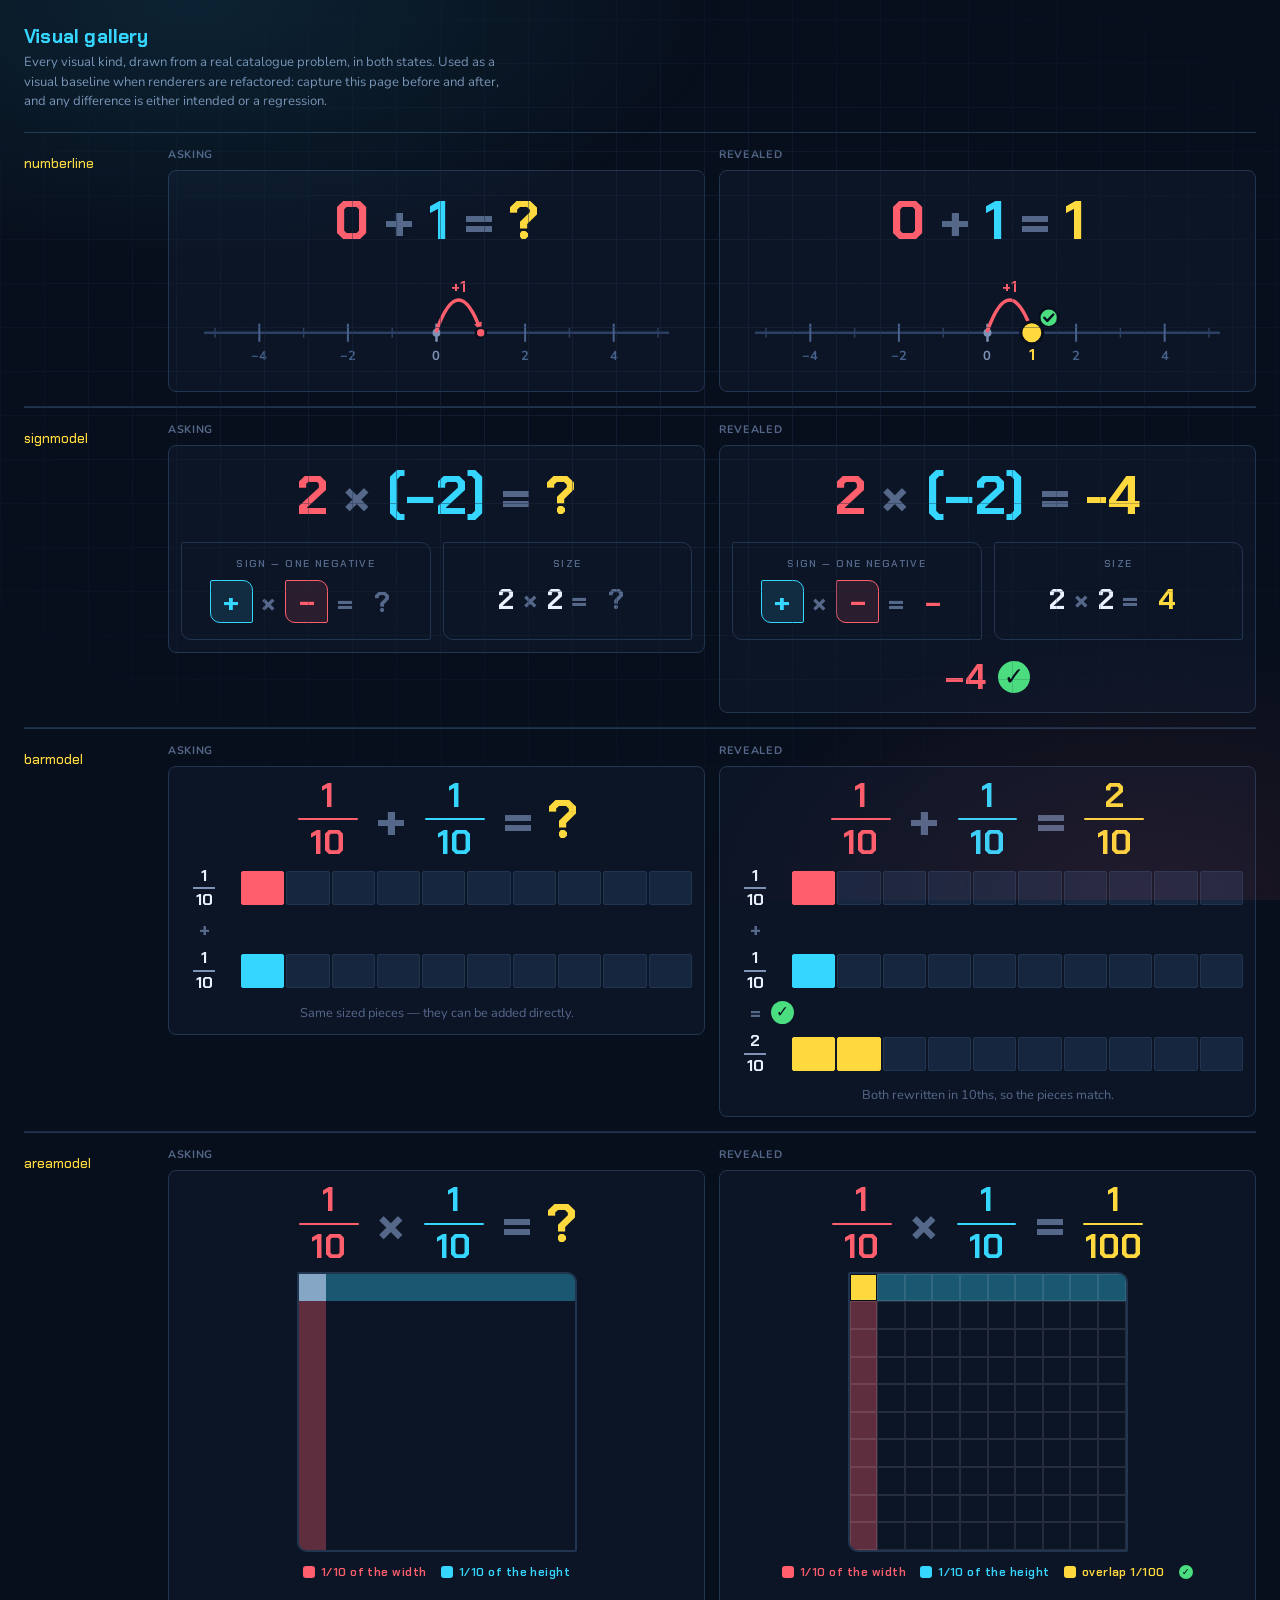
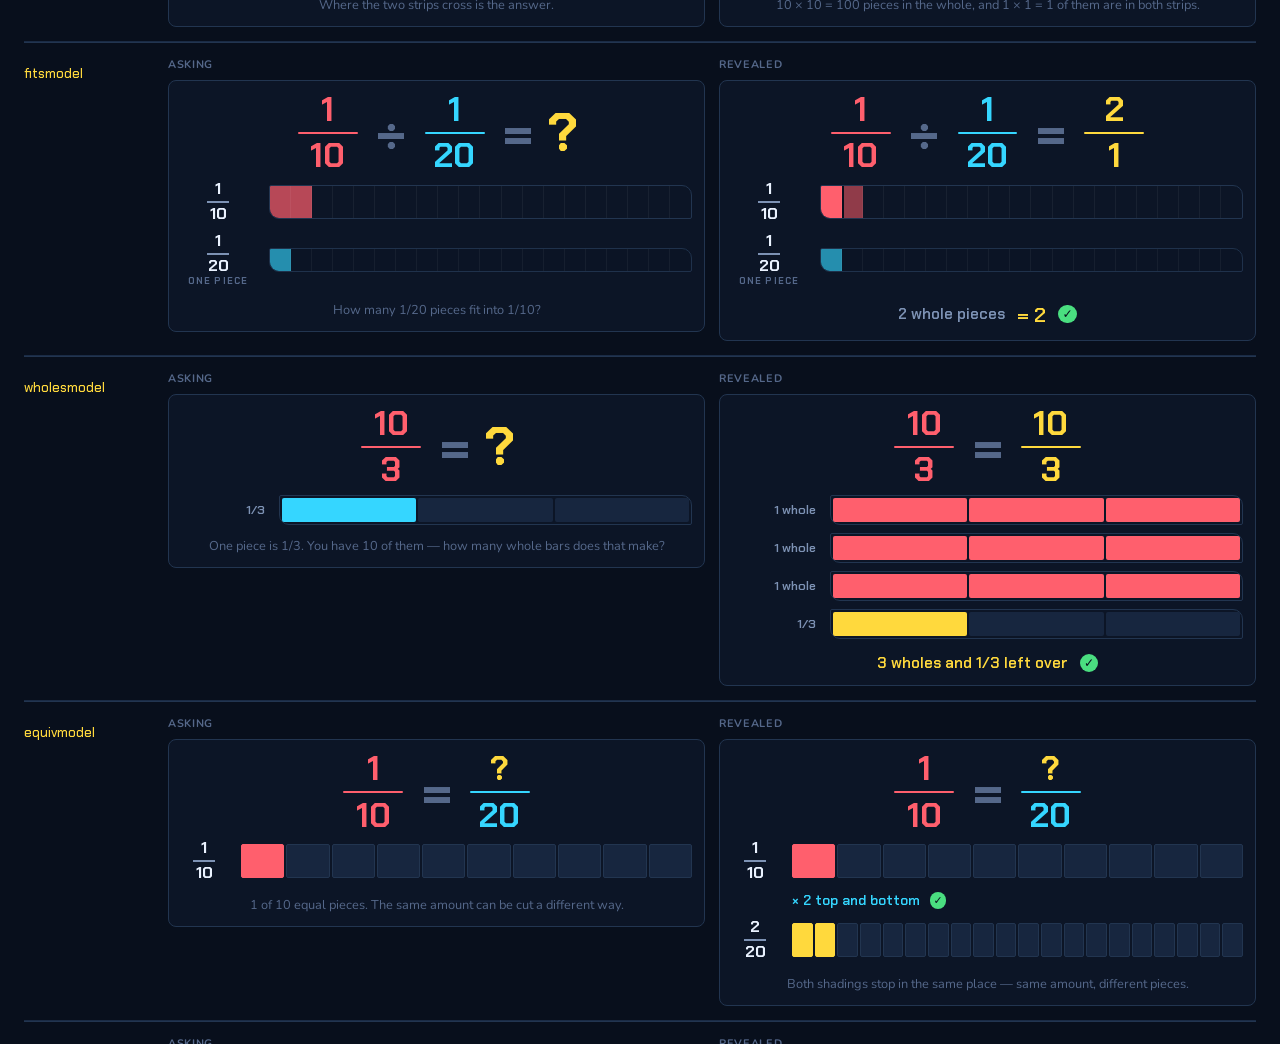
==== web/dev/visuals.html @ 8e5e157c "Add a visual gallery for renderer regression testing Every visual kind, drawn from a real catalogue " ====
<!doctype html>
<meta charset="utf-8">
<title>Versine — visual gallery</title>
<link rel="stylesheet" href="../assets/fonts.css">
<link rel="stylesheet" href="../styles.css">
<style>
  body { padding: 24px; font-family: var(--body); }
  h1 { font-family: var(--display); color: var(--cool); font-size: 1.2rem; margin: 0 0 4px; }
  .note { color: var(--muted); font-size: .82rem; margin-bottom: 20px; max-width: 60ch; line-height: 1.5; }
  .row { display: grid; grid-template-columns: 130px 1fr 1fr; gap: 14px; align-items: start;
         padding: 14px 0; border-top: 1px solid var(--line); }
  .kind { font-family: var(--display); font-size: .82rem; color: var(--gold); padding-top: 8px; }
  .cell { min-height: 90px; }
  .cell h2 { font-family: var(--body); font-size: .68rem; text-transform: uppercase;
             letter-spacing: .06em; color: var(--dim); margin: 0 0 8px; }
  .box { background: var(--bg-2); border: 1px solid var(--line); border-radius: 8px; padding: 12px; }
  .pr { margin-bottom: 8px; }
</style>
<h1>Visual gallery</h1>
<p class="note">
  Every visual kind, drawn from a real catalogue problem, in both states. Used
  as a visual baseline when renderers are refactored: capture this page before
  and after, and any difference is either intended or a regression.
</p>
<div id="out"></div>
<script type="module">
  import { renderVisual, VISUALS } from '../ui/visuals.js';
  import { renderPrompt, answerTerm } from '../ui/prompt.js';
  import { el } from '../ui/dom.js';

  const manifest = await (await fetch('../library/manifest.json')).json();
  const out = document.getElementById('out');
  const seen = new Set();

  for (const entry of manifest.levels) {
    if (seen.size === Object.keys(VISUALS).length) break;
    const lib = await (await fetch('../library/' + entry.file)).json();
    for (const p of lib.problems) {
      const kind = p.visual && p.visual.kind;
      if (!kind || seen.has(kind)) continue;
      seen.add(kind);

      const ask = el('div.box'), reveal = el('div.box');
      const askPrompt = el('div.problem.pr'), revPrompt = el('div.problem.pr');
      renderPrompt(askPrompt, p.prompt);
      renderPrompt(revPrompt, p.prompt, { blankAs: answerTerm(p.answer.type, p.answer.value) });
      const askVis = el('div.visual'), revVis = el('div.visual');
      ask.append(askPrompt, askVis);
      reveal.append(revPrompt, revVis);

      out.append(el('div.row', {},
        el('div.kind', {}, kind),
        el('div.cell', {}, el('h2', {}, 'asking'), ask),
        el('div.cell', {}, el('h2', {}, 'revealed'), reveal)));

      renderVisual(askVis, p.visual, { reveal: 1, animateFrom: 0 });
      renderVisual(revVis, p.visual, { showAnswer: true, animateFrom: null, verdict: 'ok' });
    }
  }
  document.title = `Versine — ${seen.size} visual kinds`;
</script>
---- web/assets/fonts.css ----
/* Vendored from Google Fonts so the app works with no internet access.
   Chakra Petch = display/HUD/numerals, Nunito = body/UI. */
/* thai */
@font-face {
  font-family: 'Chakra Petch';
  font-style: normal;
  font-weight: 500;
  font-display: swap;
  src: url(fonts/cIflMapbsEk7TDLdtEz1BwkebIl1U5_F7AY.woff2) format('woff2');
  unicode-range: U+02D7, U+0303, U+0331, U+0E01-0E5B, U+200C-200D, U+25CC;
}
/* vietnamese */
@font-face {
  font-family: 'Chakra Petch';
  font-style: normal;
  font-weight: 500;
  font-display: swap;
  src: url(fonts/cIflMapbsEk7TDLdtEz1BwkebIl1SJ_F7AY.woff2) format('woff2');
  unicode-range: U+0102-0103, U+0110-0111, U+0128-0129, U+0168-0169, U+01A0-01A1, U+01AF-01B0, U+0300-0301, U+0303-0304, U+0308-0309, U+0323, U+0329, U+1EA0-1EF9, U+20AB;
}
/* latin-ext */
@font-face {
  font-family: 'Chakra Petch';
  font-style: normal;
  font-weight: 500;
  font-display: swap;
  src: url(fonts/cIflMapbsEk7TDLdtEz1BwkebIl1SZ_F7AY.woff2) format('woff2');
  unicode-range: U+0100-02BA, U+02BD-02C5, U+02C7-02CC, U+02CE-02D7, U+02DD-02FF, U+0304, U+0308, U+0329, U+1D00-1DBF, U+1E00-1E9F, U+1EF2-1EFF, U+2020, U+20A0-20AB, U+20AD-20C0, U+2113, U+2C60-2C7F, U+A720-A7FF;
}
/* latin */
@font-face {
  font-family: 'Chakra Petch';
  font-style: normal;
  font-weight: 500;
  font-display: swap;
  src: url(fonts/cIflMapbsEk7TDLdtEz1BwkebIl1R5_F.woff2) format('woff2');
  unicode-range: U+0000-00FF, U+0131, U+0152-0153, U+02BB-02BC, U+02C6, U+02DA, U+02DC, U+0304, U+0308, U+0329, U+2000-206F, U+20AC, U+2122, U+2191, U+2193, U+2212, U+2215, U+FEFF, U+FFFD;
}
/* thai */
@font-face {
  font-family: 'Chakra Petch';
  font-style: normal;
  font-weight: 600;
  font-display: swap;
  src: url(fonts/cIflMapbsEk7TDLdtEz1BwkeQI51U5_F7AY.woff2) format('woff2');
  unicode-range: U+02D7, U+0303, U+0331, U+0E01-0E5B, U+200C-200D, U+25CC;
}
/* vietnamese */
@font-face {
  font-family: 'Chakra Petch';
  font-style: normal;
  font-weight: 600;
  font-display: swap;
  src: url(fonts/cIflMapbsEk7TDLdtEz1BwkeQI51SJ_F7AY.woff2) format('woff2');
  unicode-range: U+0102-0103, U+0110-0111, U+0128-0129, U+0168-0169, U+01A0-01A1, U+01AF-01B0, U+0300-0301, U+0303-0304, U+0308-0309, U+0323, U+0329, U+1EA0-1EF9, U+20AB;
}
/* latin-ext */
@font-face {
  font-family: 'Chakra Petch';
  font-style: normal;
  font-weight: 600;
  font-display: swap;
  src: url(fonts/cIflMapbsEk7TDLdtEz1BwkeQI51SZ_F7AY.woff2) format('woff2');
  unicode-range: U+0100-02BA, U+02BD-02C5, U+02C7-02CC, U+02CE-02D7, U+02DD-02FF, U+0304, U+0308, U+0329, U+1D00-1DBF, U+1E00-1E9F, U+1EF2-1EFF, U+2020, U+20A0-20AB, U+20AD-20C0, U+2113, U+2C60-2C7F, U+A720-A7FF;
}
/* latin */
@font-face {
  font-family: 'Chakra Petch';
  font-style: normal;
  font-weight: 600;
  font-display: swap;
  src: url(fonts/cIflMapbsEk7TDLdtEz1BwkeQI51R5_F.woff2) format('woff2');
  unicode-range: U+0000-00FF, U+0131, U+0152-0153, U+02BB-02BC, U+02C6, U+02DA, U+02DC, U+0304, U+0308, U+0329, U+2000-206F, U+20AC, U+2122, U+2191, U+2193, U+2212, U+2215, U+FEFF, U+FFFD;
}
/* thai */
@font-face {
  font-family: 'Chakra Petch';
  font-style: normal;
  font-weight: 700;
  font-display: swap;
  src: url(fonts/cIflMapbsEk7TDLdtEz1BwkeJI91U5_F7AY.woff2) format('woff2');
  unicode-range: U+02D7, U+0303, U+0331, U+0E01-0E5B, U+200C-200D, U+25CC;
}
/* vietnamese */
@font-face {
  font-family: 'Chakra Petch';
  font-style: normal;
  font-weight: 700;
  font-display: swap;
  src: url(fonts/cIflMapbsEk7TDLdtEz1BwkeJI91SJ_F7AY.woff2) format('woff2');
  unicode-range: U+0102-0103, U+0110-0111, U+0128-0129, U+0168-0169, U+01A0-01A1, U+01AF-01B0, U+0300-0301, U+0303-0304, U+0308-0309, U+0323, U+0329, U+1EA0-1EF9, U+20AB;
}
/* latin-ext */
@font-face {
  font-family: 'Chakra Petch';
  font-style: normal;
  font-weight: 700;
  font-display: swap;
  src: url(fonts/cIflMapbsEk7TDLdtEz1BwkeJI91SZ_F7AY.woff2) format('woff2');
  unicode-range: U+0100-02BA, U+02BD-02C5, U+02C7-02CC, U+02CE-02D7, U+02DD-02FF, U+0304, U+0308, U+0329, U+1D00-1DBF, U+1E00-1E9F, U+1EF2-1EFF, U+2020, U+20A0-20AB, U+20AD-20C0, U+2113, U+2C60-2C7F, U+A720-A7FF;
}
/* latin */
@font-face {
  font-family: 'Chakra Petch';
  font-style: normal;
  font-weight: 700;
  font-display: swap;
  src: url(fonts/cIflMapbsEk7TDLdtEz1BwkeJI91R5_F.woff2) format('woff2');
  unicode-range: U+0000-00FF, U+0131, U+0152-0153, U+02BB-02BC, U+02C6, U+02DA, U+02DC, U+0304, U+0308, U+0329, U+2000-206F, U+20AC, U+2122, U+2191, U+2193, U+2212, U+2215, U+FEFF, U+FFFD;
}
/* cyrillic-ext */
@font-face {
  font-family: 'Nunito';
  font-style: normal;
  font-weight: 400;
  font-display: swap;
  src: url(fonts/XRXV3I6Li01BKofIOOaBXso.woff2) format('woff2');
  unicode-range: U+0460-052F, U+1C80-1C8A, U+20B4, U+2DE0-2DFF, U+A640-A69F, U+FE2E-FE2F;
}
/* cyrillic */
@font-face {
  font-family: 'Nunito';
  font-style: normal;
  font-weight: 400;
  font-display: swap;
  src: url(fonts/XRXV3I6Li01BKofIMeaBXso.woff2) format('woff2');
  unicode-range: U+0301, U+0400-045F, U+0490-0491, U+04B0-04B1, U+2116;
}
/* vietnamese */
@font-face {
  font-family: 'Nunito';
  font-style: normal;
  font-weight: 400;
  font-display: swap;
  src: url(fonts/XRXV3I6Li01BKofIOuaBXso.woff2) format('woff2');
  unicode-range: U+0102-0103, U+0110-0111, U+0128-0129, U+0168-0169, U+01A0-01A1, U+01AF-01B0, U+0300-0301, U+0303-0304, U+0308-0309, U+0323, U+0329, U+1EA0-1EF9, U+20AB;
}
/* latin-ext */
@font-face {
  font-family: 'Nunito';
  font-style: normal;
  font-weight: 400;
  font-display: swap;
  src: url(fonts/XRXV3I6Li01BKofIO-aBXso.woff2) format('woff2');
  unicode-range: U+0100-02BA, U+02BD-02C5, U+02C7-02CC, U+02CE-02D7, U+02DD-02FF, U+0304, U+0308, U+0329, U+1D00-1DBF, U+1E00-1E9F, U+1EF2-1EFF, U+2020, U+20A0-20AB, U+20AD-20C0, U+2113, U+2C60-2C7F, U+A720-A7FF;
}
/* latin */
@font-face {
  font-family: 'Nunito';
  font-style: normal;
  font-weight: 400;
  font-display: swap;
  src: url(fonts/XRXV3I6Li01BKofINeaB.woff2) format('woff2');
  unicode-range: U+0000-00FF, U+0131, U+0152-0153, U+02BB-02BC, U+02C6, U+02DA, U+02DC, U+0304, U+0308, U+0329, U+2000-206F, U+20AC, U+2122, U+2191, U+2193, U+2212, U+2215, U+FEFF, U+FFFD;
}
/* cyrillic-ext */
@font-face {
  font-family: 'Nunito';
  font-style: normal;
  font-weight: 600;
  font-display: swap;
  src: url(fonts/XRXV3I6Li01BKofIOOaBXso.woff2) format('woff2');
  unicode-range: U+0460-052F, U+1C80-1C8A, U+20B4, U+2DE0-2DFF, U+A640-A69F, U+FE2E-FE2F;
}
/* cyrillic */
@font-face {
  font-family: 'Nunito';
  font-style: normal;
  font-weight: 600;
  font-display: swap;
  src: url(fonts/XRXV3I6Li01BKofIMeaBXso.woff2) format('woff2');
  unicode-range: U+0301, U+0400-045F, U+0490-0491, U+04B0-04B1, U+2116;
}
/* vietnamese */
@font-face {
  font-family: 'Nunito';
  font-style: normal;
  font-weight: 600;
  font-display: swap;
  src: url(fonts/XRXV3I6Li01BKofIOuaBXso.woff2) format('woff2');
  unicode-range: U+0102-0103, U+0110-0111, U+0128-0129, U+0168-0169, U+01A0-01A1, U+01AF-01B0, U+0300-0301, U+0303-0304, U+0308-0309, U+0323, U+0329, U+1EA0-1EF9, U+20AB;
}
/* latin-ext */
@font-face {
  font-family: 'Nunito';
  font-style: normal;
  font-weight: 600;
  font-display: swap;
  src: url(fonts/XRXV3I6Li01BKofIO-aBXso.woff2) format('woff2');
  unicode-range: U+0100-02BA, U+02BD-02C5, U+02C7-02CC, U+02CE-02D7, U+02DD-02FF, U+0304, U+0308, U+0329, U+1D00-1DBF, U+1E00-1E9F, U+1EF2-1EFF, U+2020, U+20A0-20AB, U+20AD-20C0, U+2113, U+2C60-2C7F, U+A720-A7FF;
}
/* latin */
@font-face {
  font-family: 'Nunito';
  font-style: normal;
  font-weight: 600;
  font-display: swap;
  src: url(fonts/XRXV3I6Li01BKofINeaB.woff2) format('woff2');
  unicode-range: U+0000-00FF, U+0131, U+0152-0153, U+02BB-02BC, U+02C6, U+02DA, U+02DC, U+0304, U+0308, U+0329, U+2000-206F, U+20AC, U+2122, U+2191, U+2193, U+2212, U+2215, U+FEFF, U+FFFD;
}
/* cyrillic-ext */
@font-face {
  font-family: 'Nunito';
  font-style: normal;
  font-weight: 700;
  font-display: swap;
  src: url(fonts/XRXV3I6Li01BKofIOOaBXso.woff2) format('woff2');
  unicode-range: U+0460-052F, U+1C80-1C8A, U+20B4, U+2DE0-2DFF, U+A640-A69F, U+FE2E-FE2F;
}
/* cyrillic */
@font-face {
  font-family: 'Nunito';
  font-style: normal;
  font-weight: 700;
  font-display: swap;
  src: url(fonts/XRXV3I6Li01BKofIMeaBXso.woff2) format('woff2');
  unicode-range: U+0301, U+0400-045F, U+0490-0491, U+04B0-04B1, U+2116;
}
/* vietnamese */
@font-face {
  font-family: 'Nunito';
  font-style: normal;
  font-weight: 700;
  font-display: swap;
  src: url(fonts/XRXV3I6Li01BKofIOuaBXso.woff2) format('woff2');
  unicode-range: U+0102-0103, U+0110-0111, U+0128-0129, U+0168-0169, U+01A0-01A1, U+01AF-01B0, U+0300-0301, U+0303-0304, U+0308-0309, U+0323, U+0329, U+1EA0-1EF9, U+20AB;
}
/* latin-ext */
@font-face {
  font-family: 'Nunito';
  font-style: normal;
  font-weight: 700;
  font-display: swap;
  src: url(fonts/XRXV3I6Li01BKofIO-aBXso.woff2) format('woff2');
  unicode-range: U+0100-02BA, U+02BD-02C5, U+02C7-02CC, U+02CE-02D7, U+02DD-02FF, U+0304, U+0308, U+0329, U+1D00-1DBF, U+1E00-1E9F, U+1EF2-1EFF, U+2020, U+20A0-20AB, U+20AD-20C0, U+2113, U+2C60-2C7F, U+A720-A7FF;
}
/* latin */
@font-face {
  font-family: 'Nunito';
  font-style: normal;
  font-weight: 700;
  font-display: swap;
  src: url(fonts/XRXV3I6Li01BKofINeaB.woff2) format('woff2');
  unicode-range: U+0000-00FF, U+0131, U+0152-0153, U+02BB-02BC, U+02C6, U+02DA, U+02DC, U+0304, U+0308, U+0329, U+2000-206F, U+20AC, U+2122, U+2191, U+2193, U+2212, U+2215, U+FEFF, U+FFFD;
}
/* cyrillic-ext */
@font-face {
  font-family: 'Nunito';
  font-style: normal;
  font-weight: 800;
  font-display: swap;
  src: url(fonts/XRXV3I6Li01BKofIOOaBXso.woff2) format('woff2');
  unicode-range: U+0460-052F, U+1C80-1C8A, U+20B4, U+2DE0-2DFF, U+A640-A69F, U+FE2E-FE2F;
}
/* cyrillic */
@font-face {
  font-family: 'Nunito';
  font-style: normal;
  font-weight: 800;
  font-display: swap;
  src: url(fonts/XRXV3I6Li01BKofIMeaBXso.woff2) format('woff2');
  unicode-range: U+0301, U+0400-045F, U+0490-0491, U+04B0-04B1, U+2116;
}
/* vietnamese */
@font-face {
  font-family: 'Nunito';
  font-style: normal;
  font-weight: 800;
  font-display: swap;
  src: url(fonts/XRXV3I6Li01BKofIOuaBXso.woff2) format('woff2');
  unicode-range: U+0102-0103, U+0110-0111, U+0128-0129, U+0168-0169, U+01A0-01A1, U+01AF-01B0, U+0300-0301, U+0303-0304, U+0308-0309, U+0323, U+0329, U+1EA0-1EF9, U+20AB;
}
/* latin-ext */
@font-face {
  font-family: 'Nunito';
  font-style: normal;
  font-weight: 800;
  font-display: swap;
  src: url(fonts/XRXV3I6Li01BKofIO-aBXso.woff2) format('woff2');
  unicode-range: U+0100-02BA, U+02BD-02C5, U+02C7-02CC, U+02CE-02D7, U+02DD-02FF, U+0304, U+0308, U+0329, U+1D00-1DBF, U+1E00-1E9F, U+1EF2-1EFF, U+2020, U+20A0-20AB, U+20AD-20C0, U+2113, U+2C60-2C7F, U+A720-A7FF;
}
/* latin */
@font-face {
  font-family: 'Nunito';
  font-style: normal;
  font-weight: 800;
  font-display: swap;
  src: url(fonts/XRXV3I6Li01BKofINeaB.woff2) format('woff2');
  unicode-range: U+0000-00FF, U+0131, U+0152-0153, U+02BB-02BC, U+02C6, U+02DA, U+02DC, U+0304, U+0308, U+0329, U+2000-206F, U+20AC, U+2122, U+2191, U+2193, U+2212, U+2215, U+FEFF, U+FFFD;
}
---- web/styles.css ----
/* ─────────────────────────────────────────────────────────────────────────
   Versine — an arcade HUD, not a worksheet.
   Deep navy field, hairline grid, one hot accent per meaning:
   coral = first term, cyan = second, violet = third, gold = the answer.
   ───────────────────────────────────────────────────────────────────────── */

:root {
  --bg:          #080f1c;
  --bg-2:        #0c1526;
  --surface:     #101c31;
  --surface-2:   #17263f;
  --line:        #223550;
  --line-soft:   #1a2b45;

  --text:        #eaf2ff;
  --muted:       #7d92b4;
  --dim:         #55688a;

  --hot:         #ff5f6d;
  --cool:        #35d6ff;
  --gold:        #ffd93d;
  --grow:        #4ade80;
  --violet:      #c084fc;

  --vec-1: var(--hot);
  --vec-2: var(--cool);
  --vec-3: var(--violet);
  --result: var(--gold);

  --axis:        #2b4062;
  --axis-major:  #47628d;
  --axis-zero:   #7d92b4;

  --radius:      3px 18px 3px 18px;
  --radius-sm:   2px 10px 2px 10px;

  --display: 'Chakra Petch', 'Nunito', system-ui, sans-serif;
  --body:    'Nunito', system-ui, -apple-system, sans-serif;
}

* { box-sizing: border-box; margin: 0; padding: 0; }

html { -webkit-text-size-adjust: 100%; }

body {
  font-family: var(--body);
  background: var(--bg);
  color: var(--text);
  min-height: 100dvh;
  overflow-x: hidden;
  -webkit-tap-highlight-color: transparent;
}

/* Atmosphere: two cold glows and a hairline grid. */
body::before {
  content: '';
  position: fixed; inset: 0; z-index: 0; pointer-events: none;
  background:
    radial-gradient(ellipse 70% 50% at 15% 0%,   rgba(53,214,255,.10), transparent 60%),
    radial-gradient(ellipse 60% 50% at 90% 100%, rgba(255,95,109,.09), transparent 60%);
}
body::after {
  content: '';
  position: fixed; inset: 0; z-index: 0; pointer-events: none; opacity: .5;
  background-image:
    repeating-linear-gradient(0deg,   var(--line-soft) 0 1px, transparent 1px 44px),
    repeating-linear-gradient(90deg,  var(--line-soft) 0 1px, transparent 1px 44px);
  mask-image: radial-gradient(ellipse 90% 70% at 50% 40%, #000 20%, transparent 80%);
}

.app {
  position: relative; z-index: 1;
  min-height: 100dvh;
  display: flex; flex-direction: column; align-items: center;
  padding: clamp(12px, 3vw, 28px);
  padding-bottom: max(env(safe-area-inset-bottom), 16px);
  gap: 18px;
}

/* ── Typography ───────────────────────────────────────────────────────── */
h1, h2, h3, .display { font-family: var(--display); font-weight: 700; letter-spacing: .01em; }

.wordmark {
  font-family: var(--display);
  font-size: clamp(1.1rem, 3vw, 1.4rem);
  font-weight: 700;
  letter-spacing: .16em;
  text-transform: uppercase;
  display: flex; align-items: center; gap: .5ch;
}
.wordmark b { color: var(--cool); font-weight: 700; }
.wordmark .slash { color: var(--hot); }

.eyebrow {
  font-family: var(--display);
  font-size: .7rem; font-weight: 600;
  letter-spacing: .18em; text-transform: uppercase;
  color: var(--dim);
}

.muted { color: var(--muted); }
.tiny  { font-size: .8rem; }

/* ── Shell ────────────────────────────────────────────────────────────── */
.shell { width: 100%; max-width: 860px; display: flex; flex-direction: column; gap: 18px; }
.shell--wide { max-width: 1100px; }

.topbar {
  width: 100%; max-width: 860px;
  display: flex; align-items: center; justify-content: space-between; gap: 12px;
}
.topbar--wide { max-width: 1100px; }

.whoami { display: flex; align-items: center; gap: 10px; }

.avatar {
  width: 34px; height: 34px; flex: 0 0 34px;
  border-radius: var(--radius-sm);
  display: grid; place-items: center;
  font-family: var(--display); font-weight: 700; font-size: 1rem;
  color: var(--bg); background: var(--accent, var(--cool));
}
.avatar--lg { width: 56px; height: 56px; flex-basis: 56px; font-size: 1.6rem; }

/* ── Cards ────────────────────────────────────────────────────────────── */
.card {
  background: linear-gradient(160deg, var(--surface), var(--bg-2));
  border: 1px solid var(--line);
  border-radius: var(--radius);
  padding: clamp(16px, 3vw, 24px);
}
.card--flush { padding: 0; overflow: hidden; }

/* ── Buttons ──────────────────────────────────────────────────────────── */
.btn {
  font-family: var(--display);
  font-size: .95rem; font-weight: 600;
  letter-spacing: .06em; text-transform: uppercase;
  padding: 12px 24px;
  border: 1px solid var(--line);
  border-radius: var(--radius-sm);
  background: var(--surface-2);
  color: var(--text);
  cursor: pointer;
  transition: background .15s, border-color .15s, transform .1s, color .15s;
}
.btn:hover  { border-color: var(--cool); color: #fff; }
.btn:active { transform: translateY(1px); }
.btn:disabled { opacity: .35; cursor: not-allowed; transform: none; }

.btn--primary {
  background: linear-gradient(135deg, var(--cool), #1aa9d8);
  border-color: transparent; color: #04121d;
  box-shadow: 0 0 0 1px rgba(53,214,255,.4), 0 6px 24px -8px rgba(53,214,255,.6);
}
.btn--primary:hover { color: #04121d; filter: brightness(1.08); }

.btn--go {
  background: linear-gradient(135deg, var(--grow), #22b35f);
  border-color: transparent; color: #04180d;
  box-shadow: 0 0 0 1px rgba(74,222,128,.4), 0 6px 24px -8px rgba(74,222,128,.6);
}
.btn--go:hover { color: #04180d; filter: brightness(1.08); }

.btn--ghost { background: transparent; }
.btn--sm { padding: 8px 14px; font-size: .78rem; }
.btn--block { width: 100%; }
.btn--danger:hover { border-color: var(--hot); color: var(--hot); }

/* ── HUD ──────────────────────────────────────────────────────────────── */
.hud { display: flex; gap: 10px; flex-wrap: wrap; justify-content: center; }

.stat {
  flex: 1 1 84px; min-width: 84px; max-width: 168px;
  background: var(--surface);
  border: 1px solid var(--line);
  border-radius: var(--radius-sm);
  padding: 8px 12px;
  text-align: center;
}
.stat__label {
  font-family: var(--display);
  font-size: .62rem; font-weight: 600;
  letter-spacing: .16em; text-transform: uppercase; color: var(--dim);
}
.stat__value {
  font-family: var(--display); font-weight: 700;
  font-size: clamp(1.3rem, 4vw, 1.7rem); line-height: 1.15;
  font-variant-numeric: tabular-nums;
}
.stat--time  .stat__value { color: var(--gold); }
.stat--score .stat__value { color: var(--grow); }
.stat--streak .stat__value { color: var(--cool); }
.stat--lives .stat__value { color: var(--hot); letter-spacing: .1em; }
.stat.is-urgent .stat__value { color: var(--hot); animation: throb .6s ease-in-out infinite alternate; }

@keyframes throb { from { transform: scale(1); } to { transform: scale(1.09); } }

.timebar { height: 4px; background: var(--surface-2); border-radius: 99px; overflow: hidden; }
.timebar__fill {
  height: 100%; width: 100%;
  background: linear-gradient(90deg, var(--grow), var(--gold));
  transition: width 1s linear;
}
.timebar__fill.is-urgent { background: linear-gradient(90deg, var(--hot), var(--gold)); }

/* ── The problem ──────────────────────────────────────────────────────── */
.problem {
  font-family: var(--display); font-weight: 700;
  font-size: clamp(2rem, 9vw, 3.4rem);
  line-height: 1.1;
  text-align: center;
  display: flex; align-items: center; justify-content: center;
  flex-wrap: wrap; gap: .28em;
  min-height: 1.4em;
  font-variant-numeric: tabular-nums;
}
.problem .t1 { color: var(--vec-1); }
.problem .t2 { color: var(--vec-2); }
.problem .t3 { color: var(--vec-3); }
.problem .op { color: var(--dim); }
.problem .q  { color: var(--result); }
.problem .a  { color: var(--result); animation: pop .3s ease-out; }

@keyframes pop { from { transform: scale(.6); opacity: 0; } to { transform: scale(1); opacity: 1; } }

.retry-flag {
  display: inline-flex; align-items: center; gap: 6px;
  font-family: var(--display); font-size: .66rem; font-weight: 600;
  letter-spacing: .14em; text-transform: uppercase;
  color: var(--violet); border: 1px solid rgba(192,132,252,.35);
  border-radius: 99px; padding: 3px 10px; align-self: center;
}

/* ── Number line ──────────────────────────────────────────────────────── */
.nl { width: 100%; height: auto; display: block; overflow: visible; }
.nl-label  { font-family: var(--body); font-size: 13px; font-weight: 700; fill: var(--axis-major); }
.nl-label--zero { fill: var(--axis-zero); }
.nl-vec    { font-family: var(--display); font-size: 15px; font-weight: 700; }
.nl-answer { font-family: var(--display); font-size: 15px; font-weight: 700; fill: var(--result); }

@keyframes nl-draw { to { stroke-dashoffset: 0; } }
.nl-pop { animation: pop .3s .1s backwards ease-out; }

/* ── Answer input ─────────────────────────────────────────────────────── */
.answer-row { display: flex; gap: 10px; justify-content: center; align-items: center; flex-wrap: wrap; }

.answer {
  font-family: var(--display); font-weight: 700;
  font-size: clamp(1.6rem, 6vw, 2.2rem);
  width: 5ch; text-align: center;
  padding: 8px 10px;
  color: var(--text);
  background: #050b16;
  border: 2px solid var(--line);
  border-bottom-color: var(--cool);
  border-radius: var(--radius-sm);
  outline: none;
  font-variant-numeric: tabular-nums;
  box-shadow: inset 0 2px 8px rgba(0,0,0,.5);
  transition: border-color .15s, box-shadow .15s;
}
.answer::placeholder { color: var(--dim); opacity: .6; }
.answer:focus { border-color: var(--cool); box-shadow: 0 0 0 3px rgba(53,214,255,.15); }
.answer.is-wrong { border-color: var(--hot); animation: shake .34s ease; }
.answer.is-right { border-color: var(--grow); box-shadow: 0 0 0 3px rgba(74,222,128,.18); }

@keyframes shake {
  0%,100% { transform: translateX(0); }
  25% { transform: translateX(-7px); } 75% { transform: translateX(7px); }
}

.feedback {
  text-align: center; min-height: 1.6em;
  font-family: var(--display); font-weight: 600; font-size: 1rem;
  letter-spacing: .04em;
}
.feedback.is-correct { color: var(--grow); }
.feedback.is-wrong   { color: var(--hot); }
.feedback.is-info    { color: var(--muted); }


/* ── Grids and lists ──────────────────────────────────────────────────── */
.grid { display: grid; gap: 12px; }
.grid--skills { grid-template-columns: repeat(auto-fill, minmax(240px, 1fr)); }
.grid--modes  { grid-template-columns: repeat(auto-fit, minmax(190px, 1fr)); }
.grid--people { grid-template-columns: repeat(auto-fill, minmax(200px, 1fr)); }

.tile {
  text-align: left; width: 100%;
  background: linear-gradient(160deg, var(--surface), var(--bg-2));
  border: 1px solid var(--line);
  border-radius: var(--radius);
  padding: 16px;
  cursor: pointer; color: var(--text);
  font-family: var(--body);
  display: flex; flex-direction: column; gap: 8px;
  transition: border-color .15s, transform .12s, background .15s;
}
.tile:hover { border-color: var(--cool); transform: translateY(-2px); }
.tile:disabled { opacity: .4; cursor: not-allowed; transform: none; }
.tile__head { display: flex; align-items: center; gap: 10px; }
.tile__glyph {
  width: 38px; height: 38px; flex: 0 0 38px;
  display: grid; place-items: center;
  font-family: var(--display); font-size: 1.3rem; font-weight: 700;
  background: var(--surface-2); border: 1px solid var(--line);
  border-radius: var(--radius-sm); color: var(--cool);
}
.tile__name { font-family: var(--display); font-weight: 700; font-size: 1.05rem; }
.tile__blurb { color: var(--muted); font-size: .86rem; line-height: 1.45; }

.tile--locked .tile__glyph { color: var(--dim); }

/* Tier pips */
.pips { display: flex; gap: 4px; }
.pip {
  height: 5px; flex: 1; border-radius: 99px;
  background: var(--surface-2); border: 1px solid var(--line);
}
.pip.is-open     { background: var(--line); }
.pip.is-mastered { background: var(--gold); border-color: var(--gold); box-shadow: 0 0 8px -2px var(--gold); }

.rows { display: flex; flex-direction: column; }
.row {
  display: flex; align-items: center; gap: 12px;
  padding: 13px 16px;
  border-bottom: 1px solid var(--line-soft);
  background: none; border-left: 0; border-right: 0; border-top: 0;
  color: var(--text); font-family: var(--body); font-size: .95rem;
  width: 100%; text-align: left; cursor: pointer;
  transition: background .12s;
}
.row:last-child { border-bottom: 0; }
.row:hover:not(:disabled) { background: var(--surface-2); }
.row:disabled { opacity: .4; cursor: not-allowed; }
.row__n {
  width: 26px; height: 26px; flex: 0 0 26px;
  display: grid; place-items: center;
  font-family: var(--display); font-weight: 700; font-size: .82rem;
  border-radius: 50%; border: 1px solid var(--line); color: var(--muted);
}
.row.is-mastered .row__n { border-color: var(--gold); color: var(--gold); }
.row__main { flex: 1; min-width: 0; }
.row__title { font-family: var(--display); font-weight: 600; }
.row__sub { color: var(--muted); font-size: .82rem; }
.row__right { font-family: var(--display); font-weight: 700; color: var(--muted); font-variant-numeric: tabular-nums; }

/* ── XP bar ───────────────────────────────────────────────────────────── */
.xp { display: flex; align-items: center; gap: 10px; }
.xp__level {
  font-family: var(--display); font-weight: 700; font-size: .8rem;
  letter-spacing: .1em; color: var(--gold);
}
.xp__track { flex: 1; height: 6px; background: var(--surface-2); border: 1px solid var(--line); border-radius: 99px; overflow: hidden; }
.xp__fill { height: 100%; background: linear-gradient(90deg, var(--violet), var(--gold)); transition: width .6s ease-out; }

/* ── Summary ──────────────────────────────────────────────────────────── */
.summary { display: flex; flex-direction: column; align-items: center; gap: 16px; text-align: center; }
.summary__verdict { font-family: var(--display); font-size: clamp(1.5rem, 5vw, 2rem); font-weight: 700; }
.summary__verdict.is-pass { color: var(--grow); }
.summary__verdict.is-fail { color: var(--hot); }
.summary__score { font-family: var(--display); font-size: clamp(3rem, 12vw, 4.5rem); font-weight: 700; line-height: 1; color: var(--gold); font-variant-numeric: tabular-nums; }
.summary__grid { display: grid; grid-template-columns: repeat(auto-fit, minmax(96px, 1fr)); gap: 10px; width: 100%; }

.banner {
  display: flex; align-items: center; gap: 10px;
  padding: 10px 16px; border-radius: var(--radius-sm);
  font-family: var(--display); font-weight: 600; font-size: .9rem;
  letter-spacing: .04em;
}
.banner--gold   { background: rgba(255,217,61,.1);  border: 1px solid rgba(255,217,61,.4);  color: var(--gold); }
.banner--violet { background: rgba(192,132,252,.1); border: 1px solid rgba(192,132,252,.4); color: var(--violet); }
.banner--cool   { background: rgba(53,214,255,.1);  border: 1px solid rgba(53,214,255,.4);  color: var(--cool); }

/* ── Forms ────────────────────────────────────────────────────────────── */
.field { display: flex; flex-direction: column; gap: 6px; }
.field label { font-family: var(--display); font-size: .7rem; letter-spacing: .14em; text-transform: uppercase; color: var(--dim); }
.input {
  font-family: var(--body); font-size: 1rem;
  padding: 11px 14px; color: var(--text);
  background: var(--bg-2); border: 1px solid var(--line);
  border-radius: var(--radius-sm); outline: none;
}
.input:focus { border-color: var(--cool); }

/* PIN entry */
.pin-input {
  width: 5ch; letter-spacing: .3em; text-align: center;
  font-size: clamp(1.5rem, 5vw, 2rem);
}
.pin-input.is-wrong { border-color: var(--hot); animation: shake .34s ease; }

/* ── Teacher console ──────────────────────────────────────────────────── */
.table { width: 100%; border-collapse: collapse; font-size: .9rem; }
.table th {
  font-family: var(--display); font-size: .66rem; font-weight: 600;
  letter-spacing: .14em; text-transform: uppercase; color: var(--dim);
  text-align: left; padding: 10px 12px; border-bottom: 1px solid var(--line);
}
.table td { padding: 11px 12px; border-bottom: 1px solid var(--line-soft); }
.table tr:last-child td { border-bottom: 0; }
.table .num { text-align: right; font-variant-numeric: tabular-nums; font-family: var(--display); font-weight: 600; }
.table-wrap { overflow-x: auto; }

.meter { height: 6px; background: var(--surface-2); border-radius: 99px; overflow: hidden; min-width: 60px; }
.meter__fill { height: 100%; border-radius: 99px; }

.spark { display: flex; align-items: flex-end; gap: 2px; height: 34px; }
.spark__bar { flex: 1; min-width: 3px; background: var(--cool); border-radius: 1px 1px 0 0; opacity: .8; }


/* ── Utility ──────────────────────────────────────────────────────────── */
.stack   { display: flex; flex-direction: column; gap: 14px; }
.stack--sm { gap: 8px; }
.row-flex { display: flex; align-items: center; gap: 10px; flex-wrap: wrap; }
.between { display: flex; align-items: center; justify-content: space-between; gap: 12px; flex-wrap: wrap; }
.center { text-align: center; }
.grow { flex: 1; }
.hidden { display: none !important; }

.chips { display: flex; gap: 6px; flex-wrap: wrap; }
.chip {
  font-family: var(--display); font-size: .74rem; font-weight: 600;
  letter-spacing: .08em; text-transform: uppercase;
  padding: 6px 13px; border-radius: 99px;
  background: var(--surface-2); border: 1px solid var(--line);
  color: var(--muted); cursor: pointer; transition: all .15s;
}
.chip:hover { border-color: var(--cool); color: var(--text); }
.chip.is-active { background: var(--cool); border-color: var(--cool); color: #04121d; }

@media (prefers-reduced-motion: reduce) {
  *, *::before, *::after { animation-duration: .01ms !important; transition-duration: .01ms !important; }
}

/* Touch devices get larger hit areas than a mouse needs. */
@media (hover: none) and (pointer: coarse) {
  .btn--sm { padding: 13px 18px; }
  .row { padding: 16px; }
  .chip { padding: 10px 16px; }
}

/* ── Profile creation ─────────────────────────────────────────────────── */
.avatar { font-size: 1.1rem; }
.avatar--lg { font-size: 1.9rem; }
.avatar--ghost {
  background: transparent;
  border: 2px dashed var(--line);
  color: var(--muted);
  font-family: var(--display); font-weight: 700;
}
.tile--new { border-style: dashed; }
.tile--new:hover .avatar--ghost { border-color: var(--cool); color: var(--cool); }

.icon-grid { display: grid; grid-template-columns: repeat(6, 1fr); gap: 6px; }
.icon-opt {
  aspect-ratio: 1; font-size: 1.35rem; line-height: 1;
  display: grid; place-items: center;
  background: var(--surface-2); border: 1px solid var(--line);
  border-radius: var(--radius-sm); cursor: pointer;
  transition: border-color .12s, transform .1s, background .12s;
}
.icon-opt:hover { border-color: var(--cool); transform: translateY(-1px); }
.icon-opt.is-active { border-color: var(--cool); background: rgba(53,214,255,.16); }

.color-row { display: flex; gap: 8px; flex-wrap: wrap; }
.color-opt {
  width: 38px; height: 38px; border-radius: 50%;
  border: 2px solid transparent; cursor: pointer;
  transition: transform .12s, border-color .12s;
}
.color-opt:hover { transform: scale(1.08); }
.color-opt.is-active { border-color: var(--text); transform: scale(1.12); }

.pin-field { width: 9rem; letter-spacing: .28em; text-align: center; }
/* The wide tracking is for the digits, not the label -- it truncated it. */
.pin-field::placeholder { letter-spacing: normal; }

/* Block-level avatars need real centring; text-align won't move a grid box. */
.center > .avatar { margin-inline: auto; }
.identity-preview { width: 72px; height: 72px; flex-basis: 72px; font-size: 2.4rem; }

.btn--danger.is-armed { border-color: var(--hot); color: var(--hot); background: rgba(255,95,109,.12); }

/* ── Tier selection ───────────────────────────────────────────────────── */
.row.is-selected {
  background: var(--surface-2);
  box-shadow: inset 3px 0 0 var(--cool);
}
.row.is-selected .row__n { border-color: var(--cool); color: var(--cool); }
.row.is-selected .row__title { color: #fff; }

/* ── Streak strip ─────────────────────────────────────────────────────── */
.streak-headline {
  display: flex; align-items: center; gap: 8px;
  font-family: var(--display); font-weight: 700; font-size: 1.15rem;
}
.streak-flame { font-size: 1.3rem; }

.days { display: grid; grid-template-columns: repeat(28, 1fr); gap: 3px; }
.day {
  aspect-ratio: 1; border-radius: 2px;
  background: var(--surface-2); border: 1px solid var(--line-soft);
}
.day.is-on { border-color: transparent; }

/* The goal counter in a Time Trial. */
.stat--goal .stat__value { color: var(--violet); }

/* ── Breadcrumbs ──────────────────────────────────────────────────────── */
.crumbs {
  display: flex; align-items: center; gap: 7px; flex-wrap: wrap;
  font-family: var(--display); font-size: .72rem; font-weight: 600;
  letter-spacing: .1em; text-transform: uppercase;
}
.crumb {
  background: none; border: 0; padding: 0;
  font: inherit; letter-spacing: inherit; text-transform: inherit;
  color: var(--muted); cursor: pointer;
  transition: color .12s;
}
.crumb:hover { color: var(--cool); text-decoration: underline; }
.crumb.is-here { color: var(--dim); cursor: default; }
.crumb-sep { color: var(--line); }

/* ── Daily completion ─────────────────────────────────────────────────── */
.tile--done { border-color: rgba(255,217,61,.45); }
.done-tick {
  flex: 0 0 26px; width: 26px; height: 26px;
  display: grid; place-items: center;
  border-radius: 50%;
  background: rgba(255,217,61,.15);
  border: 1px solid var(--gold);
  color: var(--gold);
  font-family: var(--display); font-weight: 700; font-size: .85rem;
}

/* The last level is the finish line, so it reads differently to the rest. */
.row.is-last-level { border-top: 1px solid var(--line); }
.row.is-last-level .row__title { color: var(--gold); }
.row.is-last-level .row__n { border-color: var(--gold); color: var(--gold); }
.row.is-last-level .row__right { color: var(--gold); font-size: .78rem; }

.day.is-done {
  background: var(--gold);
  box-shadow: 0 0 6px -1px var(--gold);
  opacity: 1;
}

.banner span:first-child { font-size: 1rem; }

/* ── Visual slot ──────────────────────────────────────────────────────── */
.visual { width: 100%; }

/* ── Sign & size model (multiply / divide) ────────────────────────────── */
.signmodel { display: grid; grid-template-columns: 1fr 1fr; gap: 12px; }
@media (max-width: 560px) { .signmodel { grid-template-columns: 1fr; } }

.sm-panel {
  background: var(--bg-2);
  border: 1px solid var(--line);
  border-radius: var(--radius-sm);
  padding: 14px 12px 16px;
  text-align: center;
}
.sm-label {
  font-family: var(--display); font-size: .64rem; font-weight: 600;
  letter-spacing: .14em; text-transform: uppercase; color: var(--dim);
  margin-bottom: 10px;
}
.sm-row {
  display: flex; align-items: center; justify-content: center; gap: .3em;
  font-family: var(--display); font-weight: 700;
  font-size: clamp(1.3rem, 4.5vw, 1.8rem);
  font-variant-numeric: tabular-nums;
  flex-wrap: wrap;
}
.sm-sign {
  display: inline-grid; place-items: center;
  min-width: 1.5em; height: 1.5em; padding: 0 .18em;
  border-radius: var(--radius-sm);
  border: 1px solid currentColor;
  line-height: 1;
}
.sm-sign.is-neg { color: var(--hot);  background: rgba(255,95,109,.12); }
.sm-sign.is-pos { color: var(--cool); background: rgba(53,214,255,.12); }
.sm-abs { color: var(--text); }
.sm-op, .sm-eq { color: var(--dim); }
.sm-out { min-width: 1.4em; }
.sm-out.is-open { color: var(--dim); }
.sm-out.is-neg  { color: var(--hot); }
.sm-out.is-pos  { color: var(--grow); }
.sm-out.is-size { color: var(--gold); }

.sm-result {
  display: flex; align-items: center; justify-content: center; gap: 12px;
  margin-top: 14px;
  font-family: var(--display); font-weight: 700;
  font-size: clamp(1.6rem, 6vw, 2.2rem);
  animation: pop .3s ease-out;
}
.sm-result__value.is-neg { color: var(--hot); }
.sm-result__value.is-pos { color: var(--grow); }
.sm-verdict {
  display: inline-grid; place-items: center;
  width: 1.3em; height: 1.3em; border-radius: 50%;
  font-size: .7em; color: var(--bg);
}
.sm-verdict.is-ok  { background: var(--grow); }
.sm-verdict.is-bad { background: var(--hot); }

/* ── Page header with back button ─────────────────────────────────────── */
.page-head { display: flex; align-items: flex-start; gap: 14px; }
.page-head__text { min-width: 0; }
.btn--back { flex: 0 0 auto; margin-top: 4px; }
.btn--back:hover { border-color: var(--cool); }

/* A row that leads somewhere gets a chevron. */
.row__go { color: var(--dim); font-size: 1.4rem; line-height: 1; flex: 0 0 auto; }
.row:hover:not(:disabled) .row__go { color: var(--cool); transform: translateX(2px); }
.row__go { transition: color .12s, transform .12s; }

/* ── Mode cards (their own page now) ──────────────────────────────────── */
.tile--mode { gap: 10px; }
.tile__cta {
  margin-top: auto; align-self: flex-start;
  font-family: var(--display); font-size: .75rem; font-weight: 600;
  letter-spacing: .1em; text-transform: uppercase; color: var(--cool);
}
.tile--mode:hover .tile__cta { color: #fff; }

/* ── Countdown ────────────────────────────────────────────────────────── */
.card { position: relative; }
.countdown {
  position: absolute; inset: 0; z-index: 3;
  display: flex; flex-direction: column; align-items: center; justify-content: center;
  gap: 6px;
  background: linear-gradient(160deg, rgba(16,28,49,.97), rgba(8,15,28,.99));
  border-radius: var(--radius);
}
.countdown__label {
  font-family: var(--display); font-size: .72rem; font-weight: 600;
  letter-spacing: .18em; text-transform: uppercase; color: var(--dim);
}
.countdown__num {
  font-family: var(--display); font-weight: 700;
  font-size: clamp(4rem, 18vw, 7rem); line-height: 1;
  color: var(--cool);
  font-variant-numeric: tabular-nums;
}
.countdown__num.is-pulse { animation: count-pop .8s ease-out; }
.countdown__num.is-go { color: var(--grow); animation: count-go .45s ease-out; }
.countdown__hint { font-size: .85rem; color: var(--muted); }

@keyframes count-pop {
  0%   { transform: scale(1.5); opacity: 0; }
  35%  { transform: scale(1);   opacity: 1; }
  100% { transform: scale(.92); opacity: .65; }
}
@keyframes count-go {
  from { transform: scale(.6); opacity: 0; }
  to   { transform: scale(1);  opacity: 1; }
}

.btn--ok { min-width: 180px; }

/* ── Pace by level (calibration instrument) ───────────────────────────── */
.levels { display: flex; flex-direction: column; gap: 8px; }

.level-row {
  display: grid;
  grid-template-columns: minmax(150px, 1.6fr) repeat(3, minmax(78px, .8fr)) minmax(110px, 1.2fr) auto;
  gap: 14px; align-items: center;
  padding: 12px 14px;
  background: var(--bg-2);
  border: 1px solid var(--line);
  border-radius: var(--radius-sm);
}
@media (max-width: 900px) {
  .level-row { grid-template-columns: 1fr 1fr 1fr; }
  .level-row__name { grid-column: 1 / -1; }
  .level-row__trend { grid-column: 1 / -1; }
}

.metric__label {
  font-family: var(--display); font-size: .58rem; font-weight: 600;
  letter-spacing: .14em; text-transform: uppercase; color: var(--dim);
}
.metric__value {
  font-family: var(--display); font-weight: 700; font-size: 1.05rem;
  font-variant-numeric: tabular-nums; line-height: 1.3;
}
.metric__sub { font-size: .7rem; color: var(--dim); font-variant-numeric: tabular-nums; }

/* Bars are median solve time per day; the dashed line is the required pace. */
.pace-spark {
  position: relative;
  display: flex; align-items: flex-end; gap: 2px;
  height: 38px; margin-top: 4px;
  border-bottom: 1px solid var(--line);
}
.pace-spark__bar { flex: 1; min-width: 3px; border-radius: 1px 1px 0 0; opacity: .85; }
.pace-spark__line {
  position: absolute; left: 0; right: 0; height: 0;
  border-top: 1px dashed var(--cool); opacity: .75; pointer-events: none;
}

.verdict {
  font-family: var(--display); font-size: .64rem; font-weight: 600;
  letter-spacing: .1em; text-transform: uppercase;
  padding: 5px 10px; border-radius: 99px; white-space: nowrap;
  border: 1px solid currentColor;
}
.verdict--good { color: var(--grow);   background: rgba(74,222,128,.1); }
.verdict--ok   { color: var(--cool);   background: rgba(53,214,255,.1); }
.verdict--warn { color: var(--gold);   background: rgba(255,217,61,.1); }
.verdict--bad  { color: var(--hot);    background: rgba(255,95,109,.1); }
.verdict--idle { color: var(--dim);    background: transparent; }


/* ── Dependency hints (soft, never a gate) ────────────────────────────── */
.builds-on { display: flex; align-items: center; gap: 8px; }
.builds-on__label {
  font-family: var(--display); font-size: .58rem; font-weight: 600;
  letter-spacing: .14em; text-transform: uppercase; color: var(--dim);
  border: 1px solid var(--line); border-radius: 99px; padding: 3px 9px;
}
.row__leans {
  font-size: .72rem; color: var(--violet); opacity: .75; margin-top: 3px;
}

/* ── Level breakdown ──────────────────────────────────────────────────── */
.contribs { display: flex; flex-direction: column; gap: 6px; }
.contrib {
  display: grid;
  grid-template-columns: minmax(130px, 1.4fr) minmax(60px, 1fr) 62px minmax(120px, 1.2fr);
  gap: 12px; align-items: center;
  padding: 8px 12px;
  background: var(--bg-2);
  border: 1px solid var(--line);
  border-radius: var(--radius-sm);
}
@media (max-width: 640px) {
  .contrib { grid-template-columns: 1fr auto; }
  .contrib__bar { grid-column: 1 / -1; }
  .contrib__why { grid-column: 1 / -1; }
}
.contrib__bar { height: 6px; background: var(--surface-2); border-radius: 99px; overflow: hidden; }
.contrib__fill { height: 100%; border-radius: 99px; transition: width .4s ease-out; }
.contrib__value {
  font-family: var(--display); font-weight: 700; font-size: .95rem;
  color: var(--grow); text-align: right; font-variant-numeric: tabular-nums;
}
.contrib__why { font-size: .74rem; color: var(--dim); }

/* Review state — advisory only, never a penalty on the Level. */
.stale-flag {
  display: inline-block; margin-left: 8px;
  font-family: var(--display); font-size: .58rem; font-weight: 600;
  letter-spacing: .1em; text-transform: uppercase;
  padding: 2px 7px; border-radius: 99px; border: 1px solid currentColor;
}
.stale-flag.is-due   { color: var(--gold); }
.stale-flag.is-stale { color: var(--violet); }

/* Where a Time Trial clock came from. */
.clock-note { font-size: .72rem; color: var(--dim); line-height: 1.45; }
.tile--locked { opacity: .55; }
.tile--locked .tile__cta { color: var(--muted); }

/* ── Fractions in the problem line ────────────────────────────────────── */
.frac-term {
  display: inline-flex; flex-direction: column; align-items: center;
  vertical-align: middle; line-height: 1; margin: 0 .06em;
}
.frac-term .fn, .frac-term .fd { font-size: .62em; }
.frac-term .fl {
  display: block; width: 100%; min-width: 1.1em; height: 2px;
  background: currentColor; margin: .1em 0; border-radius: 2px;
}

/* ── Bar model ────────────────────────────────────────────────────────── */
.bars { display: flex; flex-direction: column; gap: 8px; width: 100%; }

.bar-row { display: flex; align-items: center; gap: 14px; }

.bar__label {
  flex: 0 0 46px;
  display: flex; flex-direction: column; align-items: center;
  font-family: var(--display); font-weight: 700; font-size: 1rem;
  line-height: 1.05; font-variant-numeric: tabular-nums;
}
.bar__line { display: block; width: 22px; height: 2px; background: var(--muted); margin: 3px 0; }
.bar__num, .bar__den { color: var(--text); }

.bar {
  flex: 1;
  display: grid;
  grid-template-columns: repeat(var(--segments), 1fr);
  gap: 2px;
  height: 34px;
}
.bar__cell {
  background: var(--surface-2);
  border: 1px solid var(--line);
  border-radius: 2px;
  transition: background .25s ease-out;
}
.bar__cell.is-filled { background: var(--tone); border-color: var(--tone); }
/* What subtraction takes away: outlined, not solid. */
.bar__cell.is-ghost {
  border-color: var(--tone);
  background: repeating-linear-gradient(135deg,
    color-mix(in srgb, var(--tone) 34%, transparent) 0 4px, transparent 4px 8px);
}

.bar-op, .bar-eq {
  font-family: var(--display); font-weight: 700; font-size: 1.2rem;
  color: var(--dim); padding-left: 18px;
  display: flex; align-items: center; gap: 10px;
}
.bar-verdict {
  display: inline-grid; place-items: center;
  width: 1.5em; height: 1.5em; border-radius: 50%;
  font-size: .8em; color: var(--bg);
}
.bar-verdict.is-ok { background: var(--grow); }
.bar-verdict.is-bad { background: var(--hot); }

.bar-hint { font-size: .8rem; color: var(--dim); text-align: center; margin-top: 4px; }

@media (max-width: 560px) {
  .bar__label { flex-basis: 38px; font-size: .9rem; }
  .bar { height: 28px; gap: 1px; }
  .bar-row { gap: 10px; }
}

/* ── Numerator over denominator input ─────────────────────────────────── */
.frac-input {
  display: inline-flex; flex-direction: column; align-items: center; gap: 3px;
}
.frac-box {
  font-family: var(--display); font-weight: 700;
  font-size: clamp(1.2rem, 4.5vw, 1.6rem);
  width: 3.2ch; text-align: center;
  padding: 4px 6px;
  color: var(--text);
  background: #050b16;
  border: 2px solid var(--line);
  border-radius: var(--radius-sm);
  outline: none;
  font-variant-numeric: tabular-nums;
  transition: border-color .15s, box-shadow .15s;
}
.frac-box:focus { border-color: var(--cool); box-shadow: 0 0 0 3px rgba(53,214,255,.15); }
.frac-box::placeholder { color: var(--dim); opacity: .5; }
.frac-box.is-right { border-color: var(--grow); }
.frac-box.is-wrong { border-color: var(--hot); animation: shake .34s ease; }
.frac-bar { width: 3.6ch; height: 3px; background: var(--cool); border-radius: 2px; }

/* Sound toggle: an icon button, sized like the others but square. */
.sound-toggle { padding: 8px 12px; font-size: 1rem; line-height: 1; }

/* ── Area model (multiplying fractions) ───────────────────────────────── */
.area-wrap { display: flex; flex-direction: column; align-items: center; gap: 12px; }

.area {
  display: grid;
  grid-template-columns: repeat(var(--cols), 1fr);
  grid-template-rows: repeat(var(--rows), 1fr);
  width: min(280px, 62vw);
  aspect-ratio: 1;
  background: var(--bg-2);
  border: 2px solid var(--line);
  border-radius: var(--radius-sm);
  overflow: hidden;
}
.area__cell { transition: background .25s ease-out, box-shadow .25s; }
/* No grid lines while the question is open: the strips read as strips, and
   working out the overlap means imposing the grid yourself. */
.area__cell.is-a    { background: color-mix(in srgb, var(--vec-1) 34%, transparent); }
.area__cell.is-b    { background: color-mix(in srgb, var(--vec-2) 34%, transparent); }
.area__cell.is-both { background: color-mix(in srgb, var(--vec-1) 40%, var(--vec-2)); }

.area.is-revealed .area__cell { box-shadow: inset 0 0 0 1px rgba(255,255,255,.10); }
.area.is-revealed .area__cell.is-both {
  background: var(--result);
  box-shadow: inset 0 0 0 1px var(--bg);
}

.area-legend {
  display: flex; gap: 14px; flex-wrap: wrap; justify-content: center; align-items: center;
  font-family: var(--display); font-size: .74rem; font-weight: 600;
  letter-spacing: .04em;
}
.area-key { display: inline-flex; align-items: center; gap: 6px; }
.area-key::before {
  content: ''; width: 12px; height: 12px; border-radius: 3px; background: currentColor;
}
.area-key.is-a { color: var(--vec-1); }
.area-key.is-b { color: var(--vec-2); }
.area-key.is-both { color: var(--result); }

/* ── Fits model (dividing fractions) ──────────────────────────────────── */
.fits { display: flex; flex-direction: column; gap: 10px; width: 100%; }
.fits__row { display: flex; align-items: center; gap: 14px; }

.fits__label {
  flex: 0 0 74px;
  display: flex; flex-direction: column; align-items: center;
  font-family: var(--display); font-weight: 700; font-size: 1rem; line-height: 1.05;
  font-variant-numeric: tabular-nums;
}
.fits__tag {
  font-size: .56rem; letter-spacing: .12em; text-transform: uppercase;
  color: var(--dim); margin-top: 3px;
}

.fits__bar {
  flex: 1;
  display: grid;
  grid-template-columns: repeat(var(--total), 1fr);
  height: 34px;
  background: var(--bg-2);
  border: 1px solid var(--line);
  border-radius: var(--radius-sm);
  overflow: hidden;
}
.fits__cell { border-right: 1px solid rgba(255,255,255,.05); }
.fits__cell:last-child { border-right: 0; }
.fits__cell.is-filled { background: color-mix(in srgb, var(--vec-1) 70%, transparent); }
.fits__cell.is-unit   { background: color-mix(in srgb, var(--vec-2) 70%, transparent); }
/* On reveal, alternate the copies so the count is visible at a glance. */
.fits__cell.copy-0 { background: var(--vec-1); }
.fits__cell.copy-1 { background: color-mix(in srgb, var(--vec-1) 55%, var(--bg)); }
.fits__cell.starts-copy { border-left: 2px solid var(--bg); }
.fits__bar.is-unit { height: 24px; opacity: .9; }

.fits__count {
  display: flex; align-items: center; justify-content: center; gap: 12px;
  font-family: var(--display); font-weight: 600; font-size: .95rem;
  color: var(--muted); margin-top: 4px;
}
.fits__answer { color: var(--result); font-size: 1.3rem; }

@media (max-width: 560px) {
  .fits__label { flex-basis: 58px; font-size: .88rem; }
  .fits__bar { height: 28px; }
  .area { width: min(240px, 72vw); }
}

/* Category colour, carried on the card since there is no group heading.
   Keeps a category's skills visually together in a continuous grid. */
.tile.cat-integers  { border-left: 3px solid color-mix(in srgb, var(--cool) 55%, transparent); }
.tile.cat-fractions { border-left: 3px solid color-mix(in srgb, var(--violet) 55%, transparent); }
.tile.cat-powers    { border-left: 3px solid color-mix(in srgb, var(--gold) 55%, transparent); }
.tile.cat-algebra   { border-left: 3px solid color-mix(in srgb, var(--grow) 55%, transparent); }

/* Mixed number input: a whole number beside a stacked fraction. */
.mixed-input { display: inline-flex; align-items: center; gap: 10px; }
.mixed-whole {
  font-family: var(--display); font-weight: 700;
  font-size: clamp(1.6rem, 6vw, 2.2rem);
  width: 3ch; text-align: center; padding: 6px 8px;
  color: var(--text); background: #050b16;
  border: 2px solid var(--line); border-bottom-color: var(--cool);
  border-radius: var(--radius-sm); outline: none;
  font-variant-numeric: tabular-nums;
  transition: border-color .15s, box-shadow .15s;
}
.mixed-whole:focus { border-color: var(--cool); box-shadow: 0 0 0 3px rgba(53,214,255,.15); }
.mixed-whole::placeholder { color: var(--dim); opacity: .5; }
.mixed-whole.is-right { border-color: var(--grow); }
.mixed-whole.is-wrong { border-color: var(--hot); animation: shake .34s ease; }

/* A mixed number written inline in the problem line. */
.mixed-term { display: inline-flex; align-items: center; gap: .16em; }

/* ── Wholes model (improper fractions and mixed numbers) ──────────────── */
.wholes { display: flex; flex-direction: column; gap: 8px; width: 100%; }
.wholes__row { display: flex; align-items: center; gap: 14px; }
.wholes__tag {
  flex: 0 0 84px; text-align: right;
  font-family: var(--display); font-weight: 600; font-size: .78rem;
  color: var(--muted); font-variant-numeric: tabular-nums;
}
.wholes__stack { flex: 1; display: flex; flex-direction: column; gap: 6px; }

.whole-bar {
  display: grid;
  grid-template-columns: repeat(var(--segments, 1), 1fr);
  gap: 2px;
  height: 30px;
  background: var(--bg-2);
  border: 1px solid var(--line);
  border-radius: var(--radius-sm);
  padding: 2px;
}
/* Grow across the row, but never along the stack's axis: `flex: 1` inside a
   column stack sets the basis on the *height* and collapses the bar. */
.wholes__row > .whole-bar { flex: 1; }
.wholes__stack .whole-bar { width: 100%; flex: none; }

.whole-bar.is-solid { background: var(--tone); border-color: var(--tone); display: block; }
.whole-cell { background: var(--surface-2); border-radius: 2px; transition: background .25s; }
.whole-cell.is-filled { background: var(--tone); }

.wholes__answer {
  display: flex; align-items: center; justify-content: center; gap: 12px;
  font-family: var(--display); font-weight: 600; font-size: .95rem;
  color: var(--result); margin-top: 6px;
}

@media (max-width: 560px) {
  .wholes__tag { flex-basis: 62px; font-size: .7rem; }
  .whole-bar { height: 24px; }
}

/* ── Equivalent fractions ─────────────────────────────────────────────── */
.equiv { display: flex; flex-direction: column; gap: 10px; width: 100%; }
.equiv-row { display: flex; align-items: center; gap: 14px; }
.equiv-label {
  flex: 0 0 46px;
  display: flex; flex-direction: column; align-items: center;
  font-family: var(--display); font-weight: 700; font-size: 1rem; line-height: 1.05;
  font-variant-numeric: tabular-nums;
}
.equiv-bar {
  flex: 1;
  display: grid;
  grid-template-columns: repeat(var(--segments), 1fr);
  gap: 2px;
  height: 34px;
}
.equiv-cell {
  background: var(--surface-2);
  border: 1px solid var(--line);
  border-radius: 2px;
  transition: background .25s ease-out;
}
.equiv-cell.is-filled { background: var(--tone); border-color: var(--tone); }
.equiv-op {
  display: flex; align-items: center; gap: 10px;
  padding-left: 60px;
  font-family: var(--display); font-weight: 600; font-size: .85rem;
  color: var(--cool);
}
@media (max-width: 560px) {
  .equiv-label { flex-basis: 38px; font-size: .88rem; }
  .equiv-bar { height: 28px; gap: 1px; }
  .equiv-op { padding-left: 50px; }
}

/* ── Walkthrough overlay ──────────────────────────────────────────────── */
.wt {
  position: fixed; inset: 0; z-index: 50;
  display: flex; align-items: center; justify-content: center;
  padding: 20px;
  background: rgba(4, 9, 18, .82);
  backdrop-filter: blur(3px);
  animation: wt-in .18s ease-out;
}
@keyframes wt-in { from { opacity: 0; } to { opacity: 1; } }

.wt__panel {
  width: 100%; max-width: 640px;
  max-height: 92dvh; overflow-y: auto;
  display: flex; flex-direction: column; gap: 16px;
  padding: 22px;
  background: linear-gradient(160deg, var(--surface), var(--bg-2));
  border: 1px solid var(--line);
  border-radius: var(--radius);
  box-shadow: 0 24px 60px -20px rgba(0,0,0,.8);
}

.problem--lesson { font-size: clamp(1.5rem, 6vw, 2.2rem); min-height: 0; }

.wt__caption {
  font-size: .98rem; line-height: 1.6; text-align: center;
  color: var(--text); min-height: 3.2em;
  display: flex; align-items: center; justify-content: center;
}

.wt__dots { display: flex; gap: 6px; justify-content: center; }
.wt__dot {
  width: 26px; height: 4px; border-radius: 99px;
  background: var(--surface-2); border: 1px solid var(--line);
  transition: background .2s;
}
.wt__dot.is-done { background: var(--line); }
.wt__dot.is-here { background: var(--cool); border-color: var(--cool); }

.lesson-prompt { align-items: center; }

/* ── Working, line by line (order of operations) ──────────────────────── */
.eval { display: flex; flex-direction: column; gap: 4px; align-items: center; }
.eval-row {
  display: flex; align-items: baseline; gap: 14px;
  padding: 7px 16px;
  border-radius: var(--radius-sm);
  border: 1px solid transparent;
  animation: eval-in .22s ease-out;
}
@keyframes eval-in { from { opacity: 0; transform: translateY(-4px); } to { opacity: 1; transform: none; } }

.eval-line {
  font-family: var(--display); font-weight: 700;
  font-size: clamp(1.2rem, 4.5vw, 1.7rem);
  font-variant-numeric: tabular-nums;
  color: var(--muted);
}
.eval-rule {
  font-family: var(--display); font-size: .62rem; font-weight: 600;
  letter-spacing: .12em; text-transform: uppercase; color: var(--dim);
}
.eval-row.is-latest { border-color: var(--line); background: var(--bg-2); }
.eval-row.is-latest .eval-line { color: var(--text); }
.eval-row.is-answer .eval-line { color: var(--result); }

/* ── Choice input (judgement questions) ───────────────────────────────── */
.choices { display: flex; flex-direction: column; gap: 8px; width: 100%; max-width: 460px; }
.choice {
  display: flex; align-items: flex-start; gap: 12px;
  padding: 12px 14px; text-align: left;
  background: var(--bg-2);
  border: 1px solid var(--line);
  border-radius: var(--radius-sm);
  color: var(--text); font-family: var(--body); font-size: .95rem;
  cursor: pointer; outline: none;
  transition: border-color .15s, background .15s;
}
.choice:hover, .choice:focus { border-color: var(--cool); }
.choice.is-picked { border-color: var(--cool); background: rgba(53,214,255,.10); }
.choice.is-right  { border-color: var(--grow); background: rgba(74,222,128,.12); }
.choice.is-wrong  { border-color: var(--hot);  background: rgba(255,95,109,.12); animation: shake .34s ease; }
.choice__key {
  flex: 0 0 22px; height: 22px;
  display: grid; place-items: center;
  border: 1px solid var(--line); border-radius: 5px;
  font-family: var(--display); font-size: .72rem; font-weight: 700; color: var(--muted);
}
.choice.is-picked .choice__key { border-color: var(--cool); color: var(--cool); }
.choice__body { display: flex; flex-direction: column; gap: 2px; }
.choice__label { font-weight: 600; }
.choice__note { font-size: .78rem; color: var(--dim); line-height: 1.45; }

/* Strategy levels: about choosing a method, not running one. */
.row.is-strategy .row__n { border-color: var(--cool); color: var(--cool); }
.row__kind {
  margin-left: 8px; padding: 1px 7px;
  border: 1px solid var(--cool); border-radius: 99px;
  font-family: var(--body); font-size: .64rem; font-weight: 600;
  letter-spacing: .04em; text-transform: uppercase;
  color: var(--cool); vertical-align: 2px;
}
/* Situations are prose, not expressions — they should not be set in the
   oversized display face the math prompts use. */
.t1.situation {
  font-family: var(--body); font-size: 1.1rem; font-weight: 600;
  line-height: 1.5; max-width: 30ch; text-align: center;
}

/* A level whose library will not load — deliberately not a silent fallback. */
.load-failed { display: flex; flex-direction: column; gap: 8px; align-items: center; text-align: center; padding: 24px 16px; }
.load-failed__title { font-family: var(--display); font-size: 1.1rem; color: var(--hot); }
.load-failed__body { font-size: .9rem; color: var(--muted); max-width: 34ch; line-height: 1.5; }
.load-failed__detail { font-family: ui-monospace, monospace; font-size: .72rem; color: var(--dim); }

/* A blank inside a fraction — "1/2 = ?/6" asks for one part, not the whole. */
.frac-term .is-blank { color: var(--gold); }
/* A term rendered by the prompt vocabulary that nothing knows how to draw.
   Visible on purpose: a silent gap would be found by a student, not by us. */
.is-unknown { color: var(--hot); }
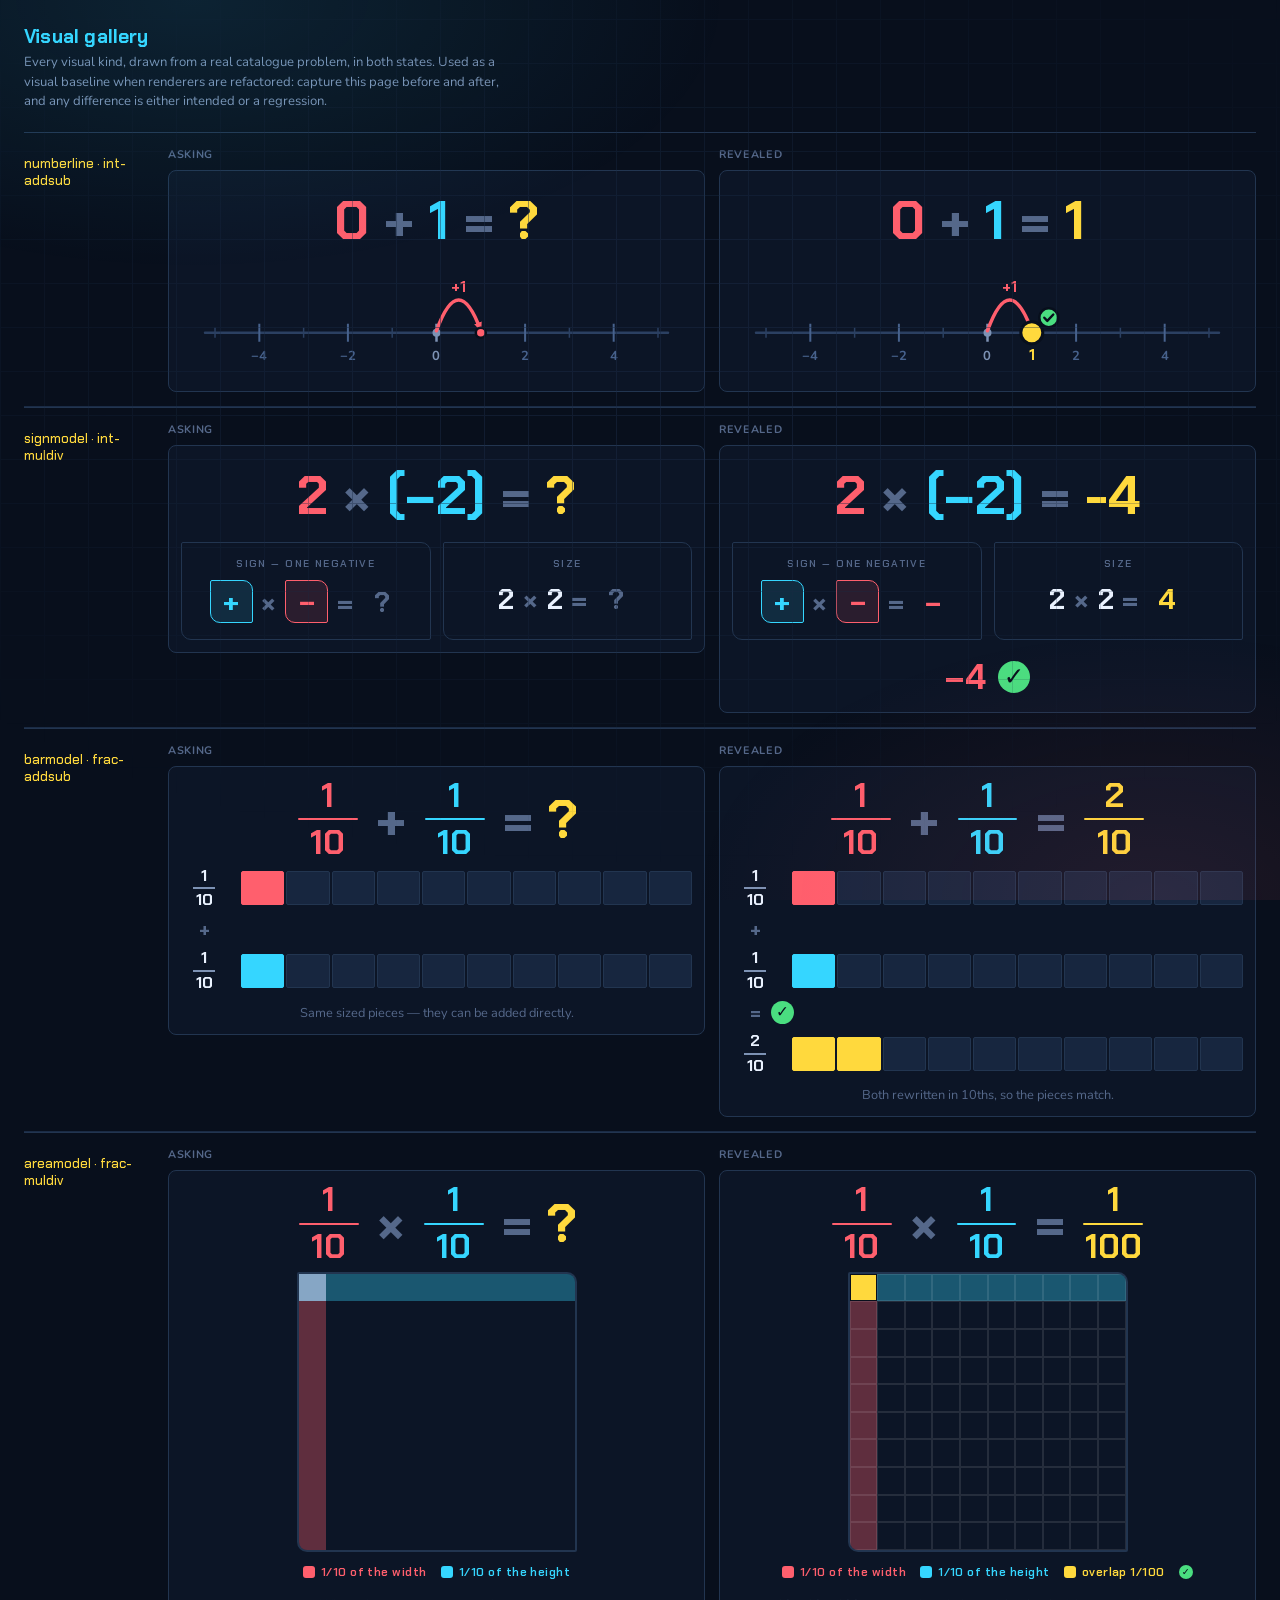
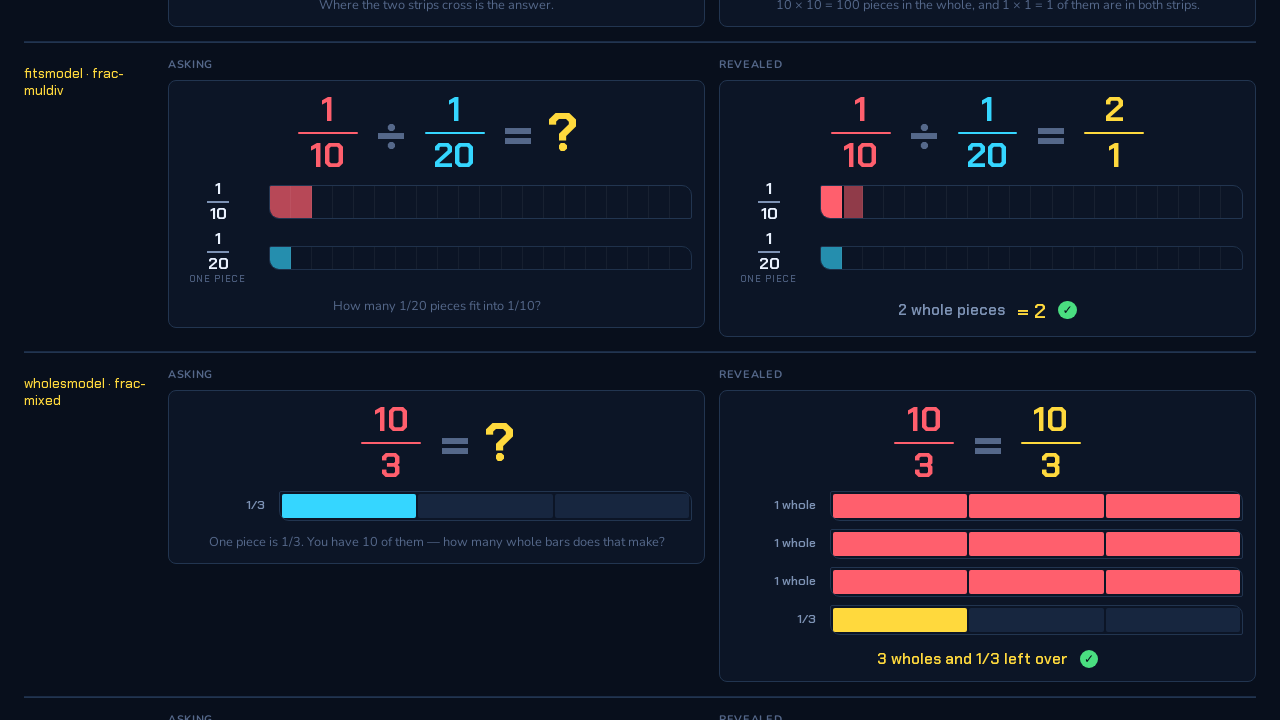
==== commit 585f2ae6: "Add powers and roots Two skills, thirteen levels, filling the one part of the original ask still mis" ====
--- a/web/dev/visuals.html
+++ b/web/dev/visuals.html
@@ -26,30 +26,35 @@
 <script type="module">
   import { renderVisual, VISUALS } from '../ui/visuals.js';
   import { renderPrompt, answerTerm } from '../ui/prompt.js';
+  import { getType } from '../math/answer.js';
   import { el } from '../ui/dom.js';
 
   const manifest = await (await fetch('../library/manifest.json')).json();
   const out = document.getElementById('out');
   const seen = new Set();
+  const shown = new Set();
 
   for (const entry of manifest.levels) {
-    if (seen.size === Object.keys(VISUALS).length) break;
+    if (seen.size === Object.keys(VISUALS).length && shown.size >= 9) break;
     const lib = await (await fetch('../library/' + entry.file)).json();
     for (const p of lib.problems) {
       const kind = p.visual && p.visual.kind;
-      if (!kind || seen.has(kind)) continue;
-      seen.add(kind);
+      // One row per visual kind, plus one per skill, so new notation shows up.
+      if (!kind || (seen.has(kind) && shown.has(entry.skill))) continue;
+      seen.add(kind); shown.add(entry.skill);
 
       const ask = el('div.box'), reveal = el('div.box');
       const askPrompt = el('div.problem.pr'), revPrompt = el('div.problem.pr');
       renderPrompt(askPrompt, p.prompt);
-      renderPrompt(revPrompt, p.prompt, { blankAs: answerTerm(p.answer.type, p.answer.value) });
+      renderPrompt(revPrompt, p.prompt, {
+        blankAs: answerTerm(p.answer.type, p.answer.value),
+        shown: getType(p.answer.type).format(p.answer.value) });
       const askVis = el('div.visual'), revVis = el('div.visual');
       ask.append(askPrompt, askVis);
       reveal.append(revPrompt, revVis);
 
       out.append(el('div.row', {},
-        el('div.kind', {}, kind),
+        el('div.kind', {}, kind + ' · ' + entry.skill),
         el('div.cell', {}, el('h2', {}, 'asking'), ask),
         el('div.cell', {}, el('h2', {}, 'revealed'), reveal)));
 
--- a/web/styles.css
+++ b/web/styles.css
@@ -781,45 +781,9 @@
 }
 
 /* ── Bar model ────────────────────────────────────────────────────────── */
-.bars { display: flex; flex-direction: column; gap: 8px; width: 100%; }
-
-.bar-row { display: flex; align-items: center; gap: 14px; }
-
-.bar__label {
-  flex: 0 0 46px;
-  display: flex; flex-direction: column; align-items: center;
-  font-family: var(--display); font-weight: 700; font-size: 1rem;
-  line-height: 1.05; font-variant-numeric: tabular-nums;
-}
 .bar__line { display: block; width: 22px; height: 2px; background: var(--muted); margin: 3px 0; }
 .bar__num, .bar__den { color: var(--text); }
 
-.bar {
-  flex: 1;
-  display: grid;
-  grid-template-columns: repeat(var(--segments), 1fr);
-  gap: 2px;
-  height: 34px;
-}
-.bar__cell {
-  background: var(--surface-2);
-  border: 1px solid var(--line);
-  border-radius: 2px;
-  transition: background .25s ease-out;
-}
-.bar__cell.is-filled { background: var(--tone); border-color: var(--tone); }
-/* What subtraction takes away: outlined, not solid. */
-.bar__cell.is-ghost {
-  border-color: var(--tone);
-  background: repeating-linear-gradient(135deg,
-    color-mix(in srgb, var(--tone) 34%, transparent) 0 4px, transparent 4px 8px);
-}
-
-.bar-op, .bar-eq {
-  font-family: var(--display); font-weight: 700; font-size: 1.2rem;
-  color: var(--dim); padding-left: 18px;
-  display: flex; align-items: center; gap: 10px;
-}
 .bar-verdict {
   display: inline-grid; place-items: center;
   width: 1.5em; height: 1.5em; border-radius: 50%;
@@ -903,55 +867,6 @@
 .area-key.is-both { color: var(--result); }
 
 /* ── Fits model (dividing fractions) ──────────────────────────────────── */
-.fits { display: flex; flex-direction: column; gap: 10px; width: 100%; }
-.fits__row { display: flex; align-items: center; gap: 14px; }
-
-.fits__label {
-  flex: 0 0 74px;
-  display: flex; flex-direction: column; align-items: center;
-  font-family: var(--display); font-weight: 700; font-size: 1rem; line-height: 1.05;
-  font-variant-numeric: tabular-nums;
-}
-.fits__tag {
-  font-size: .56rem; letter-spacing: .12em; text-transform: uppercase;
-  color: var(--dim); margin-top: 3px;
-}
-
-.fits__bar {
-  flex: 1;
-  display: grid;
-  grid-template-columns: repeat(var(--total), 1fr);
-  height: 34px;
-  background: var(--bg-2);
-  border: 1px solid var(--line);
-  border-radius: var(--radius-sm);
-  overflow: hidden;
-}
-.fits__cell { border-right: 1px solid rgba(255,255,255,.05); }
-.fits__cell:last-child { border-right: 0; }
-.fits__cell.is-filled { background: color-mix(in srgb, var(--vec-1) 70%, transparent); }
-.fits__cell.is-unit   { background: color-mix(in srgb, var(--vec-2) 70%, transparent); }
-/* On reveal, alternate the copies so the count is visible at a glance. */
-.fits__cell.copy-0 { background: var(--vec-1); }
-.fits__cell.copy-1 { background: color-mix(in srgb, var(--vec-1) 55%, var(--bg)); }
-.fits__cell.starts-copy { border-left: 2px solid var(--bg); }
-.fits__bar.is-unit { height: 24px; opacity: .9; }
-
-.fits__count {
-  display: flex; align-items: center; justify-content: center; gap: 12px;
-  font-family: var(--display); font-weight: 600; font-size: .95rem;
-  color: var(--muted); margin-top: 4px;
-}
-.fits__answer { color: var(--result); font-size: 1.3rem; }
-
-@media (max-width: 560px) {
-  .fits__label { flex-basis: 58px; font-size: .88rem; }
-  .fits__bar { height: 28px; }
-  .area { width: min(240px, 72vw); }
-}
-
-/* Category colour, carried on the card since there is no group heading.
-   Keeps a category's skills visually together in a continuous grid. */
 .tile.cat-integers  { border-left: 3px solid color-mix(in srgb, var(--cool) 55%, transparent); }
 .tile.cat-fractions { border-left: 3px solid color-mix(in srgb, var(--violet) 55%, transparent); }
 .tile.cat-powers    { border-left: 3px solid color-mix(in srgb, var(--gold) 55%, transparent); }
@@ -978,81 +893,6 @@
 .mixed-term { display: inline-flex; align-items: center; gap: .16em; }
 
 /* ── Wholes model (improper fractions and mixed numbers) ──────────────── */
-.wholes { display: flex; flex-direction: column; gap: 8px; width: 100%; }
-.wholes__row { display: flex; align-items: center; gap: 14px; }
-.wholes__tag {
-  flex: 0 0 84px; text-align: right;
-  font-family: var(--display); font-weight: 600; font-size: .78rem;
-  color: var(--muted); font-variant-numeric: tabular-nums;
-}
-.wholes__stack { flex: 1; display: flex; flex-direction: column; gap: 6px; }
-
-.whole-bar {
-  display: grid;
-  grid-template-columns: repeat(var(--segments, 1), 1fr);
-  gap: 2px;
-  height: 30px;
-  background: var(--bg-2);
-  border: 1px solid var(--line);
-  border-radius: var(--radius-sm);
-  padding: 2px;
-}
-/* Grow across the row, but never along the stack's axis: `flex: 1` inside a
-   column stack sets the basis on the *height* and collapses the bar. */
-.wholes__row > .whole-bar { flex: 1; }
-.wholes__stack .whole-bar { width: 100%; flex: none; }
-
-.whole-bar.is-solid { background: var(--tone); border-color: var(--tone); display: block; }
-.whole-cell { background: var(--surface-2); border-radius: 2px; transition: background .25s; }
-.whole-cell.is-filled { background: var(--tone); }
-
-.wholes__answer {
-  display: flex; align-items: center; justify-content: center; gap: 12px;
-  font-family: var(--display); font-weight: 600; font-size: .95rem;
-  color: var(--result); margin-top: 6px;
-}
-
-@media (max-width: 560px) {
-  .wholes__tag { flex-basis: 62px; font-size: .7rem; }
-  .whole-bar { height: 24px; }
-}
-
-/* ── Equivalent fractions ─────────────────────────────────────────────── */
-.equiv { display: flex; flex-direction: column; gap: 10px; width: 100%; }
-.equiv-row { display: flex; align-items: center; gap: 14px; }
-.equiv-label {
-  flex: 0 0 46px;
-  display: flex; flex-direction: column; align-items: center;
-  font-family: var(--display); font-weight: 700; font-size: 1rem; line-height: 1.05;
-  font-variant-numeric: tabular-nums;
-}
-.equiv-bar {
-  flex: 1;
-  display: grid;
-  grid-template-columns: repeat(var(--segments), 1fr);
-  gap: 2px;
-  height: 34px;
-}
-.equiv-cell {
-  background: var(--surface-2);
-  border: 1px solid var(--line);
-  border-radius: 2px;
-  transition: background .25s ease-out;
-}
-.equiv-cell.is-filled { background: var(--tone); border-color: var(--tone); }
-.equiv-op {
-  display: flex; align-items: center; gap: 10px;
-  padding-left: 60px;
-  font-family: var(--display); font-weight: 600; font-size: .85rem;
-  color: var(--cool);
-}
-@media (max-width: 560px) {
-  .equiv-label { flex-basis: 38px; font-size: .88rem; }
-  .equiv-bar { height: 28px; gap: 1px; }
-  .equiv-op { padding-left: 50px; }
-}
-
-/* ── Walkthrough overlay ──────────────────────────────────────────────── */
 .wt {
   position: fixed; inset: 0; z-index: 50;
   display: flex; align-items: center; justify-content: center;
@@ -1172,3 +1012,115 @@
 /* A term rendered by the prompt vocabulary that nothing knows how to draw.
    Visible on purpose: a silent gap would be found by a student, not by us. */
 .is-unknown { color: var(--hot); }
+
+/* ── Segments: a length cut into pieces, with some emphasised ─────────────
+   One family replacing four. `.bar__cell` and `.equiv-cell` were identical
+   rules under different names and `.whole-cell` was the same without the
+   border; only the fine bars genuinely needed different drawing. The three
+   skins carry the differences that are real -- how densely a bar is divided
+   changes how wide its label needs to be and whether per-cell borders help or
+   drown it. */
+/* One row gap for every skin. Equivalence bars used to sit 10px apart and
+   addition bars 8px, for no reason anyone recorded; two stacks of bars should
+   breathe the same. */
+.seg { display: flex; flex-direction: column; gap: 8px; width: 100%; }
+.seg__row { display: flex; align-items: center; gap: 14px; }
+.seg__label {
+  flex: 0 0 46px;
+  display: flex; flex-direction: column; align-items: center;
+  font-family: var(--display); font-weight: 700; font-size: 1rem;
+  line-height: 1.05; font-variant-numeric: tabular-nums;
+}
+.seg__tag {
+  font-family: var(--display); font-weight: 400;
+  font-size: .56rem; letter-spacing: .12em; text-transform: uppercase;
+  color: var(--dim); margin-top: 3px;
+}
+.seg__stack { flex: 1; display: flex; flex-direction: column; gap: 6px; }
+.seg__stack .seg__bar { width: 100%; flex: none; }
+.seg__bar {
+  flex: 1; display: grid; height: 34px;
+  grid-template-columns: repeat(var(--segments, 1), 1fr);
+}
+.seg__sep {
+  font-family: var(--display); font-weight: 700; font-size: 1.2rem;
+  color: var(--dim); padding-left: 18px;
+  display: flex; align-items: center; gap: 10px;
+}
+.seg__sep.is-note {
+  padding-left: 60px; font-weight: 600; font-size: .85rem; color: var(--cool);
+}
+.seg__answer {
+  display: flex; align-items: center; justify-content: center; gap: 12px;
+  font-family: var(--display); font-weight: 600; font-size: .95rem;
+  color: var(--result); margin-top: 4px;
+}
+/* An answer whose value is picked out: the sentence recedes, the number does not. */
+.seg__answer.has-value { color: var(--muted); }
+.seg__value { color: var(--result); font-size: 1.3rem; }
+
+/* Ruled: bordered cells. The default, readable to about twenty pieces. */
+.seg--ruled .seg__bar { gap: 2px; }
+.seg--ruled .seg__cell {
+  background: var(--surface-2);
+  border: 1px solid var(--line);
+  border-radius: 2px;
+  transition: background .25s ease-out;
+}
+.seg--ruled .seg__cell.is-filled { background: var(--tone); border-color: var(--tone); }
+/* What subtraction takes away: outlined, not solid. */
+.seg--ruled .seg__cell.is-ghost {
+  background: transparent; border-color: var(--tone); border-style: dashed;
+}
+
+/* Plain: whole bars, where how many wholes there are matters more than how
+   each one is divided, so the cells lose their borders and the bar gains one. */
+.seg--plain .seg__label { flex-basis: 84px; text-align: right; align-items: flex-end;
+  font-weight: 600; font-size: .78rem; color: var(--muted); }
+.seg--plain .seg__bar {
+  gap: 2px; height: 30px;
+  background: var(--bg-2); border: 1px solid var(--line);
+  border-radius: var(--radius-sm); padding: 2px;
+}
+.seg--plain .seg__bar.is-solid {
+  display: block; background: var(--tone); border-color: var(--tone);
+}
+.seg--plain .seg__cell { background: var(--surface-2); border-radius: 2px; transition: background .25s; }
+.seg--plain .seg__cell.is-filled { background: var(--tone); }
+.seg--plain .seg__answer { margin-top: 6px; }
+
+/* Fine: up to forty pieces, where a border on each would be all you could see.
+   Hairline dividers, and copies in alternating bands so they can be counted at
+   a glance. */
+.seg--fine .seg__label { flex-basis: 74px; }
+.seg--fine .seg__bar {
+  background: var(--bg-2); border: 1px solid var(--line);
+  border-radius: var(--radius-sm); overflow: hidden;
+}
+.seg--fine .seg__bar.is-slim { height: 24px; opacity: .9; }
+.seg--fine .seg__cell { border-right: 1px solid rgba(255,255,255,.05); }
+.seg--fine .seg__cell:last-child { border-right: 0; }
+.seg--fine .seg__cell.is-filled { background: color-mix(in srgb, var(--vec-1) 70%, transparent); }
+.seg--fine .seg__cell.is-unit   { background: color-mix(in srgb, var(--vec-2) 70%, transparent); }
+.seg--fine .seg__cell.copy-0 { background: var(--vec-1); }
+.seg--fine .seg__cell.copy-1 { background: color-mix(in srgb, var(--vec-1) 55%, var(--bg)); }
+.seg--fine .seg__cell.starts-copy { border-left: 2px solid var(--bg); }
+
+/* Narrow screens: the fine bars give up label width before bar width, since
+   forty segments in less than a phone's width is already the tight case. */
+@media (max-width: 560px) {
+  .seg--fine .seg__label { flex-basis: 58px; font-size: .88rem; }
+  .seg--fine .seg__bar { height: 28px; }
+}
+
+/* Powers and roots. The exponent is small and raised; the radical needs a bar
+   over its body so where the root ends is unambiguous — √50 + 2 is not √52. */
+.pow-term sup { font-size: .55em; vertical-align: super; margin-left: .04em; }
+.pow-term sup.is-blank { color: var(--gold); }
+.root-term { display: inline-flex; align-items: flex-start; }
+.root-term__sign { font-size: 1.05em; line-height: 1; }
+.root-term__body {
+  border-top: 2px solid currentColor;
+  padding: .04em .12em 0 .06em; margin-top: .08em;
+}
+.root-term .is-blank { color: var(--gold); }
